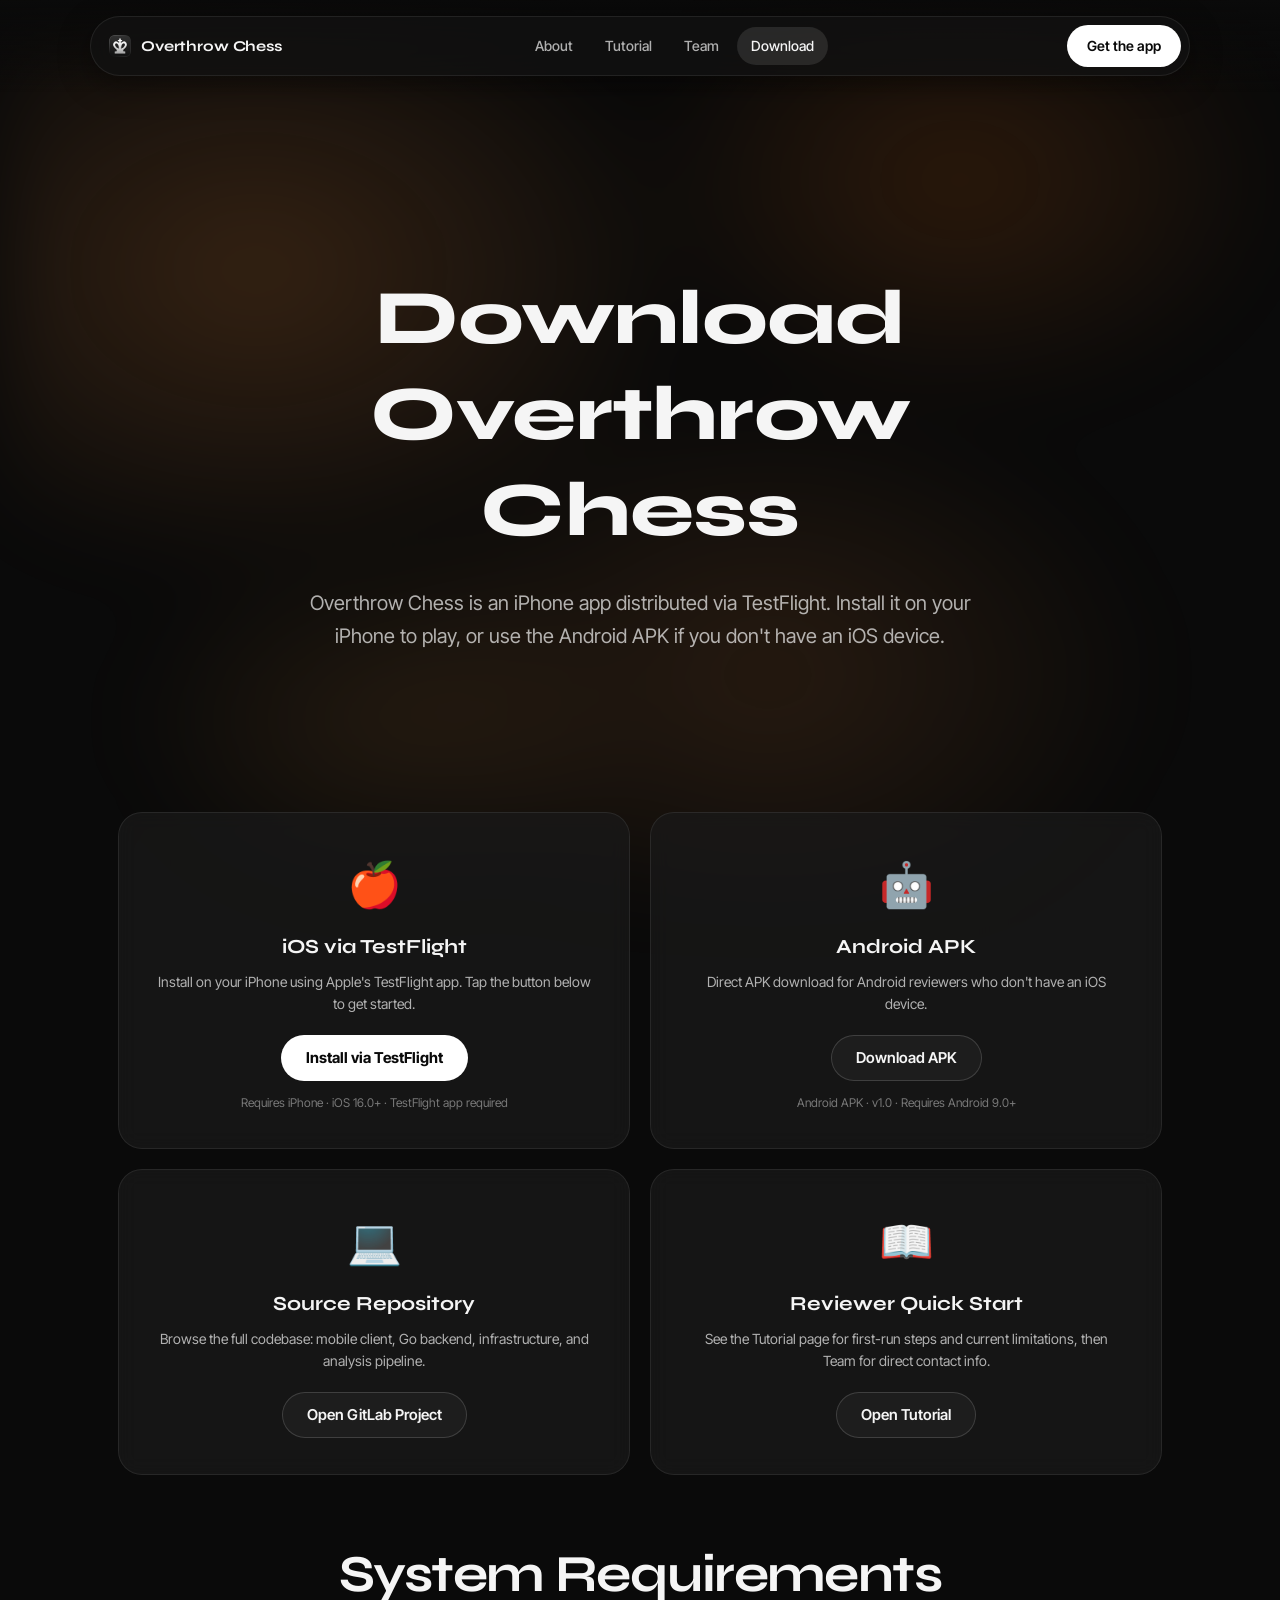
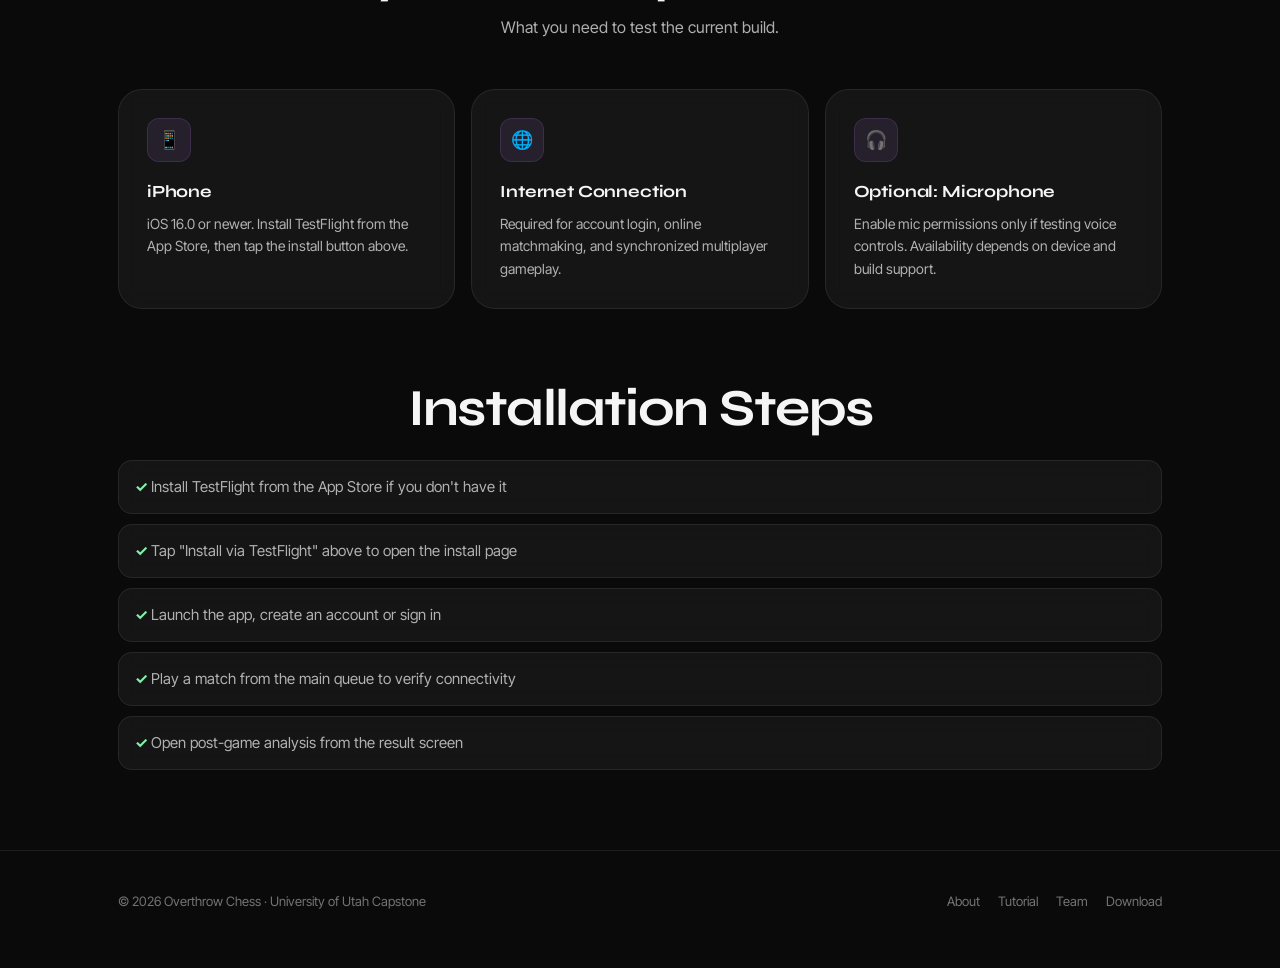
==== download.html @ bdaa1aba "init commit" ====
<!DOCTYPE html>
<html lang="en">
<head>
  <meta charset="UTF-8" />
  <meta name="viewport" content="width=device-width, initial-scale=1.0" />
  <title>Overthrow Chess: Download</title>
  <meta name="description" content="Download the Overthrow Chess Android APK and access project resources for Demo Day review." />
  <link rel="icon" type="image/png" href="assets/appicon.png" />
  <link rel="stylesheet" href="styles.css?v=2" />
</head>
<body>
  <header class="nav">
    <div class="container nav-inner">
      <a class="brand" href="index.html" aria-label="Overthrow Chess home">
        <img src="assets/appicon.png" alt="" width="22" height="22" />
        <span>Overthrow Chess</span>
      </a>
      <button class="nav-toggle" aria-label="Toggle menu" onclick="document.querySelector('.nav-links').classList.toggle('open')">☰</button>
      <nav class="nav-links" aria-label="Main navigation">
        <a href="index.html">About</a>
        <a href="tutorial.html">Tutorial</a>
        <a href="team.html">Team</a>
        <a class="active" href="download.html">Download</a>
      </nav>
      <a class="nav-cta" href="#downloads">Get the app</a>
    </div>
  </header>

  <main>
    <section class="hero" style="padding-bottom: 20px;">
      <div class="container">
        <h1 class="display">Download<br /><span class="accent">Overthrow Chess</span></h1>
        <p class="lede">
          Overthrow Chess is an iPhone app distributed via TestFlight. Install it on your iPhone
          to play, or use the Android APK if you don't have an iOS device.
        </p>
      </div>
    </section>

    <section id="downloads" style="padding-top: 20px;">
      <div class="container">
        <div class="download-grid">
          <article class="dl-card">
            <div class="platform-icon">🍎</div>
            <h3>iOS via TestFlight</h3>
            <p>Install on your iPhone using Apple's TestFlight app. Tap the button below to get started.</p>
            <a class="btn primary" href="#" onclick="return false;">Install via TestFlight</a>
            <div class="meta">Requires iPhone · iOS 16.0+ · TestFlight app required</div>
          </article>

          <article class="dl-card">
            <div class="platform-icon">🤖</div>
            <h3>Android APK</h3>
            <p>Direct APK download for Android reviewers who don't have an iOS device.</p>
            <a class="btn" href="../frontend/android-builds/overthrowchess.apk" download>Download APK</a>
            <div class="meta">Android APK · v1.0 · Requires Android 9.0+</div>
          </article>
        </div>

        <div class="download-grid" style="margin-top: 20px;">
          <article class="dl-card">
            <div class="platform-icon">💻</div>
            <h3>Source Repository</h3>
            <p>Browse the full codebase: mobile client, Go backend, infrastructure, and analysis pipeline.</p>
            <a class="btn" href="https://capstone.cs.utah.edu/overthrowchess/overthrowchess.git" target="_blank" rel="noreferrer">Open GitLab Project</a>
          </article>

          <article class="dl-card">
            <div class="platform-icon">📖</div>
            <h3>Reviewer Quick Start</h3>
            <p>See the Tutorial page for first-run steps and current limitations, then Team for direct contact info.</p>
            <a class="btn" href="tutorial.html">Open Tutorial</a>
          </article>
        </div>

        <div class="section-head" style="margin-top: 72px;">
          <h2>System Requirements</h2>
          <p>What you need to test the current build.</p>
        </div>

        <div class="features">
          <article class="feature">
            <div class="icon">📱</div>
            <h3>iPhone</h3>
            <p>iOS 16.0 or newer. Install TestFlight from the App Store, then tap the install button above.</p>
          </article>
          <article class="feature">
            <div class="icon">🌐</div>
            <h3>Internet Connection</h3>
            <p>Required for account login, online matchmaking, and synchronized multiplayer gameplay.</p>
          </article>
          <article class="feature">
            <div class="icon">🎧</div>
            <h3>Optional: Microphone</h3>
            <p>Enable mic permissions only if testing voice controls. Availability depends on device and build support.</p>
          </article>
        </div>

        <div class="section-head" style="margin-top: 72px; margin-bottom: 24px;">
          <h2>Installation Steps</h2>
        </div>
        <ul class="checklist">
          <li>Install TestFlight from the App Store if you don't have it</li>
          <li>Tap "Install via TestFlight" above to open the install page</li>
          <li>Launch the app, create an account or sign in</li>
          <li>Play a match from the main queue to verify connectivity</li>
          <li>Open post-game analysis from the result screen</li>
        </ul>
      </div>
    </section>
  </main>

  <footer>
    <div class="container footer-inner">
      <div>&copy; 2026 Overthrow Chess · University of Utah Capstone</div>
      <div class="links">
        <a href="index.html">About</a>
        <a href="tutorial.html">Tutorial</a>
        <a href="team.html">Team</a>
        <a href="download.html">Download</a>
      </div>
    </div>
  </footer>
</body>
</html>
---- styles.css ----
@import url("https://fonts.googleapis.com/css2?family=DM+Sans:ital,opsz,wght@0,9..40,400;0,9..40,500;0,9..40,600;0,9..40,700;0,9..40,800;1,9..40,400&family=Syne:wght@400;500;600;700;800&family=Inter+Tight:ital,wght@0,400;0,500;0,600;0,700;0,800;1,400&display=swap");

/* ========================================
   Overthrow Chess — LookAway-Inspired Theme
   ======================================== */

:root {
  --bg: #0a0a0a;
  --bg-elev: #1a1a1a;
  --bg-card: rgba(26, 26, 26, 0.7);
  --surface: rgba(30, 30, 30, 0.6);
  --border: rgba(255, 255, 255, 0.08);
  --border-hover: rgba(255, 255, 255, 0.15);
  --text: #f5f5f5;
  --text-dim: rgba(245, 245, 245, 0.7);
  --text-faint: rgba(245, 245, 245, 0.45);
  --accent: #c084fc;        /* purple */
  --accent-warm: #fb923c;   /* orange */
  --accent-teal: #5eead4;   /* teal */
  --ok: #86efac;
  --radius: 16px;
  --radius-lg: 24px;
  --maxw: 1100px;
  --font-display: "Syne", "Avenir Next", sans-serif;
  --font-body: "Inter Tight", "Avenir Next", system-ui, sans-serif;
}

*, *::before, *::after { box-sizing: border-box; }

html { scroll-behavior: smooth; }

body {
  margin: 0;
  padding: 0;
  background: var(--bg);
  color: var(--text);
  font-family: var(--font-body);
  font-size: 16px;
  line-height: 1.6;
  -webkit-font-smoothing: antialiased;
  text-rendering: optimizeLegibility;
  overflow-x: hidden;
  position: relative;
  min-height: 100vh;
}

/* ---------- Atmospheric gradient blobs ---------- */
body::before {
  content: "";
  position: fixed;
  inset: 0;
  pointer-events: none;
  z-index: -1;
  background:
    radial-gradient(50% 50% at 20% 30%, rgba(251, 146, 60, 0.18), transparent 70%),
    radial-gradient(40% 40% at 75% 20%, rgba(255, 120, 20, 0.14), transparent 65%),
    radial-gradient(45% 45% at 60% 75%, rgba(251, 146, 60, 0.12), transparent 70%),
    radial-gradient(35% 35% at 30% 80%, rgba(255, 160, 60, 0.10), transparent 60%);
  filter: blur(40px);
  animation: blobDrift 25s ease-in-out infinite alternate;
}

a { color: inherit; text-decoration: none; }
img { max-width: 100%; display: block; }

code {
  font-family: "SF Mono", Menlo, Consolas, monospace;
  font-size: 0.9em;
  color: var(--accent-teal);
}

.container {
  width: 100%;
  max-width: var(--maxw);
  margin: 0 auto;
  padding: 0 28px;
}

/* ========================================
   Navigation — pill-shaped floating bar
   ======================================== */
.nav {
  position: sticky;
  top: 0;
  z-index: 100;
  padding: 16px 0;
  background: linear-gradient(to bottom, rgba(10, 10, 10, 0.9), transparent);
}

.nav-inner {
  display: flex;
  align-items: center;
  justify-content: space-between;
  gap: 16px;
  min-height: 60px;
  border: 1px solid var(--border);
  border-radius: 999px;
  background: rgba(18, 18, 18, 0.75);
  backdrop-filter: blur(20px) saturate(140%);
  -webkit-backdrop-filter: blur(20px) saturate(140%);
  box-shadow: 0 8px 32px rgba(0, 0, 0, 0.4);
  padding: 6px 8px 6px 18px;
}

.brand {
  display: flex;
  align-items: center;
  gap: 10px;
  font-family: var(--font-display);
  font-weight: 700;
  font-size: 15px;
  letter-spacing: -0.01em;
  color: var(--text);
  white-space: nowrap;
}

.brand img {
  width: 22px;
  height: 22px;
  border-radius: 5px;
}

.nav-links {
  display: flex;
  align-items: center;
  gap: 4px;
}

.nav-links a {
  padding: 8px 14px;
  border-radius: 999px;
  font-size: 14px;
  font-weight: 500;
  color: var(--text-dim);
  transition: color 0.2s, background 0.2s;
}

.nav-links a:hover {
  color: var(--text);
  background: rgba(255, 255, 255, 0.06);
}

.nav-links a.active {
  color: var(--text);
  background: rgba(255, 255, 255, 0.1);
}

.nav-cta {
  display: inline-flex;
  align-items: center;
  padding: 10px 20px;
  border-radius: 999px;
  background: #ffffff;
  color: #0a0a0a;
  font-size: 14px;
  font-weight: 600;
  white-space: nowrap;
  transition: transform 0.2s, box-shadow 0.2s;
}

.nav-cta:hover {
  transform: translateY(-1px);
  box-shadow: 0 4px 16px rgba(255, 255, 255, 0.15);
}

/* Mobile hamburger */
.nav-toggle {
  display: none;
  background: none;
  border: none;
  color: var(--text);
  font-size: 22px;
  cursor: pointer;
  padding: 8px;
  line-height: 1;
}

/* ========================================
   Hero
   ======================================== */
.hero-icon {
  display: block;
  margin: 0 auto 24px;
  width: 92px;
  height: 92px;
  border-radius: 0;
  box-shadow: 0 8px 24px rgba(0, 0, 0, 0.4);
}

.hero {
  min-height: calc(100svh - 200px);
  display: flex;
  align-items: center;
  padding: 60px 0;
  text-align: center;
  position: relative;
}

.hero .container {
  position: relative;
  max-width: 860px;
}

.eyebrow {
  display: inline-flex;
  align-items: center;
  gap: 8px;
  padding: 7px 14px;
  border: 1px solid var(--border-hover);
  border-radius: 999px;
  font-size: 12px;
  font-weight: 600;
  letter-spacing: 0.06em;
  text-transform: uppercase;
  color: var(--text-dim);
  margin-bottom: 24px;
  backdrop-filter: blur(6px);
}

.eyebrow .dot {
  width: 7px;
  height: 7px;
  border-radius: 50%;
  background: var(--accent);
  box-shadow: 0 0 0 4px rgba(192, 132, 252, 0.2);
}

h1.display {
  font-family: var(--font-display);
  font-size: clamp(36px, 6vw, 80px);
  line-height: 1.25;
  letter-spacing: -0.01em;
  font-weight: 750;
  margin: 0;
  text-wrap: balance;
}

h1.display .accent {
  color: inherit;
}

.lede {
  margin: 28px auto 0;
  max-width: 680px;
  color: var(--text-dim);
  font-size: clamp(16px, 1.8vw, 20px);
  line-height: 1.65;
}

.lede strong {
  color: var(--text);
  font-weight: 600;
}

.hero-cta {
  margin-top: 36px;
  display: flex;
  gap: 12px;
  justify-content: center;
  flex-wrap: wrap;
}

/* Hero entrance */
.hero .eyebrow,
.hero .display,
.hero .lede,
.hero .hero-cta {
  opacity: 0;
  animation: riseFade 0.7s ease forwards;
}
.hero .display { animation-delay: 0.08s; }
.hero .lede { animation-delay: 0.16s; }
.hero .hero-cta { animation-delay: 0.24s; }

/* ========================================
   Buttons
   ======================================== */
.btn {
  display: inline-flex;
  align-items: center;
  gap: 8px;
  padding: 10px 24px;
  border-radius: 999px;
  font-size: 15px;
  font-weight: 600;
  border: 1px solid var(--border-hover);
  color: var(--text);
  background: rgba(255, 255, 255, 0.04);
  transition: transform 0.2s, background 0.2s, border-color 0.2s;
  font-family: var(--font-body);
  cursor: pointer;
}

.btn:hover {
  transform: translateY(-1px);
  background: rgba(255, 255, 255, 0.08);
  border-color: rgba(255, 255, 255, 0.2);
}

.btn.primary {
  background: #ffffff;
  color: #0a0a0a;
  border-color: transparent;
  font-weight: 700;
}

.btn.primary:hover {
  box-shadow: 0 4px 20px rgba(255, 255, 255, 0.15);
}

/* ========================================
   Sections
   ======================================== */
section {
  padding: 80px 0;
  position: relative;
}

.section-head {
  text-align: center;
  margin-bottom: 48px;
}

.section-head h2 {
  font-family: var(--font-display);
  font-size: clamp(28px, 4.5vw, 52px);
  letter-spacing: -0.03em;
  line-height: 1.05;
  margin: 0 0 14px;
  font-weight: 700;
  text-wrap: balance;
}

.section-head p {
  margin: 0 auto;
  max-width: 680px;
  color: var(--text-dim);
  font-size: 16px;
}

.prose {
  max-width: 820px;
  margin: 0 auto;
  color: var(--text-dim);
  font-size: 16px;
}

.prose p { margin: 0 0 16px; }

/* ========================================
   Card surfaces
   ======================================== */
.card {
  background: var(--bg-card);
  border: 1px solid var(--border);
  border-radius: var(--radius-lg);
  backdrop-filter: blur(10px);
  -webkit-backdrop-filter: blur(10px);
  transition: border-color 0.2s, transform 0.2s;
}

.card:hover {
  border-color: var(--border-hover);
}

.info-card,
.diagram-card,
.feature,
.shot-card,
.team-row,
.dl-card,
.accordion-item {
  background: var(--bg-card);
  border: 1px solid var(--border);
  backdrop-filter: blur(10px);
  -webkit-backdrop-filter: blur(10px);
}

/* ========================================
   Info / Problem-Solution cards
   ======================================== */
.intro-grid {
  margin-top: 32px;
  display: grid;
  grid-template-columns: 1fr 1fr;
  gap: 20px;
}

.info-card {
  border-radius: var(--radius-lg);
  padding: 28px;
}

.info-card h3 {
  font-family: var(--font-display);
  margin: 0 0 10px;
  font-size: 20px;
  font-weight: 700;
  letter-spacing: -0.01em;
}

.info-card p {
  color: var(--text-dim);
  margin: 0;
  font-size: 15px;
}

/* ========================================
   Architecture diagram
   ======================================== */
.diagram-card {
  margin-top: 24px;
  border-radius: var(--radius-lg);
  padding: 20px;
}

.diagram-card img {
  width: 100%;
  border-radius: 14px;
}

.caption {
  margin-top: 10px;
  color: var(--text-faint);
  font-size: 13px;
}

/* ========================================
   Checklist
   ======================================== */
.checklist {
  margin: 20px 0 0;
  padding: 0;
  list-style: none;
  display: grid;
  gap: 10px;
}

.checklist li {
  background: var(--bg-card);
  border: 1px solid var(--border);
  border-radius: 14px;
  padding: 14px 16px;
  color: var(--text-dim);
  font-size: 15px;
  backdrop-filter: blur(10px);
}

.checklist li::before {
  content: "✓ ";
  color: var(--ok);
  font-weight: 700;
}

/* ========================================
   Feature grid
   ======================================== */
.features {
  display: grid;
  grid-template-columns: repeat(3, 1fr);
  gap: 16px;
}

.feature {
  border-radius: var(--radius-lg);
  padding: 28px;
  transition: border-color 0.2s, transform 0.2s;
}

.feature:hover {
  border-color: var(--border-hover);
  transform: translateY(-2px);
}

.feature .icon {
  width: 44px;
  height: 44px;
  border-radius: 12px;
  background: rgba(192, 132, 252, 0.1);
  border: 1px solid rgba(192, 132, 252, 0.15);
  color: var(--accent);
  display: grid;
  place-items: center;
  font-size: 18px;
  margin-bottom: 16px;
}

.feature h3 {
  font-family: var(--font-display);
  margin: 0 0 8px;
  font-size: 17px;
  font-weight: 700;
  letter-spacing: -0.01em;
}

.feature p {
  margin: 0;
  color: var(--text-dim);
  font-size: 14px;
}

/* ========================================
   Screenshot grid
   ======================================== */
.screenshot-grid {
  display: grid;
  grid-template-columns: repeat(3, 1fr);
  gap: 16px;
}

.shot-card {
  border-radius: var(--radius);
  padding: 12px;
}

.shot-card img {
  border-radius: 12px;
  width: 100%;
}

.shot-card h3 {
  font-family: var(--font-display);
  margin: 10px 4px 4px;
  font-size: 14px;
  font-weight: 600;
  color: var(--text);
}

.shot-card p {
  margin: 0 4px 4px;
  color: var(--text-faint);
  font-size: 12px;
  line-height: 1.45;
}

/* ========================================
   Tech stack chips
   ======================================== */
.tech {
  display: flex;
  flex-wrap: wrap;
  justify-content: center;
  gap: 10px;
  margin-top: 24px;
}

.chip {
  border: 1px solid var(--border-hover);
  background: rgba(255, 255, 255, 0.04);
  color: var(--text-dim);
  padding: 8px 14px;
  border-radius: 999px;
  font-size: 13px;
  font-weight: 500;
}

/* ========================================
   Team members
   ======================================== */
.team-row {
  display: grid;
  grid-template-columns: 180px 1fr;
  gap: 32px;
  align-items: center;
  border-radius: var(--radius-lg);
  padding: 32px;
  margin-bottom: 20px;
}

.team-row.reverse {
  grid-template-columns: 1fr 180px;
}

.team-row.reverse .headshot {
  order: 2;
}

.headshot {
  width: 180px;
  height: 180px;
  border-radius: 20px;
  border: 1px solid var(--border-hover);
  object-fit: cover;
  background: var(--bg-elev);
}

.team-row h3 {
  font-family: var(--font-display);
  margin: 0 0 4px;
  font-size: 22px;
  font-weight: 700;
  letter-spacing: -0.01em;
}

.team-row .role {
  color: var(--accent);
  font-size: 13px;
  text-transform: uppercase;
  letter-spacing: 0.06em;
  font-weight: 600;
  margin-bottom: 12px;
}

.team-row .bio {
  color: var(--text-dim);
  font-size: 15px;
  margin: 0 0 16px;
  line-height: 1.65;
}

.team-row .contact-links {
  display: flex;
  gap: 10px;
  flex-wrap: wrap;
}

.team-row .contact-links a {
  padding: 8px 14px;
  border: 1px solid var(--border-hover);
  border-radius: 999px;
  font-size: 13px;
  font-weight: 500;
  color: var(--text);
  background: rgba(255, 255, 255, 0.04);
  transition: background 0.2s;
}

.team-row .contact-links a:hover {
  background: rgba(255, 255, 255, 0.08);
}

/* ========================================
   Download page
   ======================================== */
.download-grid {
  display: grid;
  grid-template-columns: 1fr 1fr;
  gap: 20px;
}

.dl-card {
  border-radius: var(--radius-lg);
  padding: 36px;
  text-align: center;
  transition: transform 0.2s, border-color 0.2s;
}

.dl-card:hover {
  transform: translateY(-2px);
  border-color: var(--border-hover);
}

.dl-card .platform-icon {
  font-size: 44px;
  margin-bottom: 12px;
}

.dl-card h3 {
  font-family: var(--font-display);
  margin: 0 0 8px;
  font-size: 20px;
  font-weight: 700;
}

.dl-card p {
  color: var(--text-dim);
  font-size: 14px;
  margin: 0 0 20px;
  line-height: 1.55;
}

.meta {
  margin-top: 12px;
  color: var(--text-faint);
  font-size: 12px;
}

/* ========================================
   Accordion (Tutorial)
   ======================================== */
.accordion {
  display: grid;
  gap: 12px;
}

.accordion-item {
  border-radius: var(--radius-lg);
  overflow: hidden;
  transition: border-color 0.2s;
}

.accordion-item:hover,
.accordion-item.open {
  border-color: var(--border-hover);
}

.accordion-trigger {
  width: 100%;
  display: flex;
  align-items: center;
  gap: 16px;
  padding: 22px 24px;
  background: none;
  border: none;
  color: var(--text);
  font-family: var(--font-display);
  font-size: 17px;
  font-weight: 700;
  cursor: pointer;
  text-align: left;
  line-height: 1.3;
}

.accordion-trigger .step-num {
  flex-shrink: 0;
  width: 40px;
  height: 40px;
  border-radius: 12px;
  background: rgba(192, 132, 252, 0.1);
  border: 1px solid rgba(192, 132, 252, 0.15);
  color: var(--accent);
  display: grid;
  place-items: center;
  font-size: 16px;
  font-weight: 700;
}

.accordion-trigger .chevron {
  margin-left: auto;
  flex-shrink: 0;
  width: 20px;
  height: 20px;
  color: var(--text-faint);
  transition: transform 0.25s ease;
}

.accordion-item.open .accordion-trigger .chevron {
  transform: rotate(180deg);
}

.accordion-body {
  max-height: 0;
  overflow: hidden;
  transition: max-height 0.3s ease;
}

.accordion-item.open .accordion-body {
  max-height: 300px;
}

.accordion-content {
  padding: 0 24px 22px 80px;
  color: var(--text-dim);
  font-size: 15px;
  line-height: 1.65;
}

/* ========================================
   Limitations callout
   ======================================== */
.callout {
  background: rgba(251, 146, 60, 0.06);
  border: 1px solid rgba(251, 146, 60, 0.15);
  border-radius: var(--radius-lg);
  padding: 24px 28px;
  margin-top: 16px;
}

.callout h3 {
  font-family: var(--font-display);
  font-size: 18px;
  font-weight: 700;
  margin: 0 0 12px;
  color: var(--accent-warm);
}

.callout ul {
  margin: 0;
  padding: 0 0 0 20px;
  color: var(--text-dim);
  font-size: 14px;
  line-height: 1.7;
}

/* ========================================
   Footer
   ======================================== */
footer {
  border-top: 1px solid var(--border);
  padding: 40px 0 56px;
  color: var(--text-faint);
  font-size: 13px;
}

.footer-inner {
  display: flex;
  justify-content: space-between;
  align-items: center;
  flex-wrap: wrap;
  gap: 16px;
}

.footer-inner .links {
  display: flex;
  gap: 18px;
}

.footer-inner .links a {
  transition: color 0.2s;
}

.footer-inner .links a:hover {
  color: var(--text);
}

/* ========================================
   Animations
   ======================================== */
@keyframes blobDrift {
  0%   { transform: translate3d(0, 0, 0) scale(1); }
  50%  { transform: translate3d(-2%, 3%, 0) scale(1.05); }
  100% { transform: translate3d(2%, -2%, 0) scale(1.02); }
}

@keyframes riseFade {
  from { opacity: 0; transform: translateY(14px); }
  to   { opacity: 1; transform: translateY(0); }
}

/* ========================================
   Responsive
   ======================================== */
@media (max-width: 1024px) {
  .nav-inner { gap: 8px; }
  .nav-links a { padding-inline: 10px; }
}

@media (max-width: 900px) {
  .nav-links { display: none; }
  .nav-toggle { display: block; }

  .nav-links.open {
    display: flex;
    flex-direction: column;
    position: absolute;
    top: 72px;
    left: 16px;
    right: 16px;
    background: rgba(18, 18, 18, 0.95);
    backdrop-filter: blur(20px);
    border: 1px solid var(--border);
    border-radius: var(--radius-lg);
    padding: 12px;
    gap: 4px;
    box-shadow: 0 16px 40px rgba(0, 0, 0, 0.5);
  }

  .nav-links.open a {
    padding: 12px 16px;
    font-size: 15px;
  }

  .features { grid-template-columns: 1fr 1fr; }
  .screenshot-grid { grid-template-columns: 1fr 1fr; }
  .intro-grid { grid-template-columns: 1fr; }
  .download-grid { grid-template-columns: 1fr; }

  .hero { padding: 60px 0 40px; }

  .team-row,
  .team-row.reverse {
    grid-template-columns: 1fr;
    text-align: center;
    justify-items: center;
  }

  .team-row.reverse .headshot { order: 0; }
  .headshot { margin: 0 auto; }
  .team-row .contact-links { justify-content: center; }

  section { padding: 60px 0; }

  .accordion-content { padding-left: 24px; }
}

@media (max-width: 620px) {
  .container { padding: 0 16px; }

  .brand span { display: none; }
  .nav-cta { padding: 9px 14px; font-size: 13px; }

  .features { grid-template-columns: 1fr; }
  .screenshot-grid { grid-template-columns: 1fr; }

  .hero { padding: 40px 0 32px; }
  .lede { font-size: 15px; }

  h1.display { font-size: clamp(36px, 9vw, 52px); }

  .accordion-trigger { padding: 18px 16px; font-size: 15px; gap: 12px; }
  .accordion-trigger .step-num { width: 34px; height: 34px; font-size: 14px; border-radius: 10px; }
  .accordion-content { padding: 0 16px 18px 62px; font-size: 14px; }
}

@media (prefers-reduced-motion: reduce) {
  *, *::before, *::after {
    animation-duration: 0.01ms !important;
    animation-iteration-count: 1 !important;
    transition-duration: 0.01ms !important;
  }
}
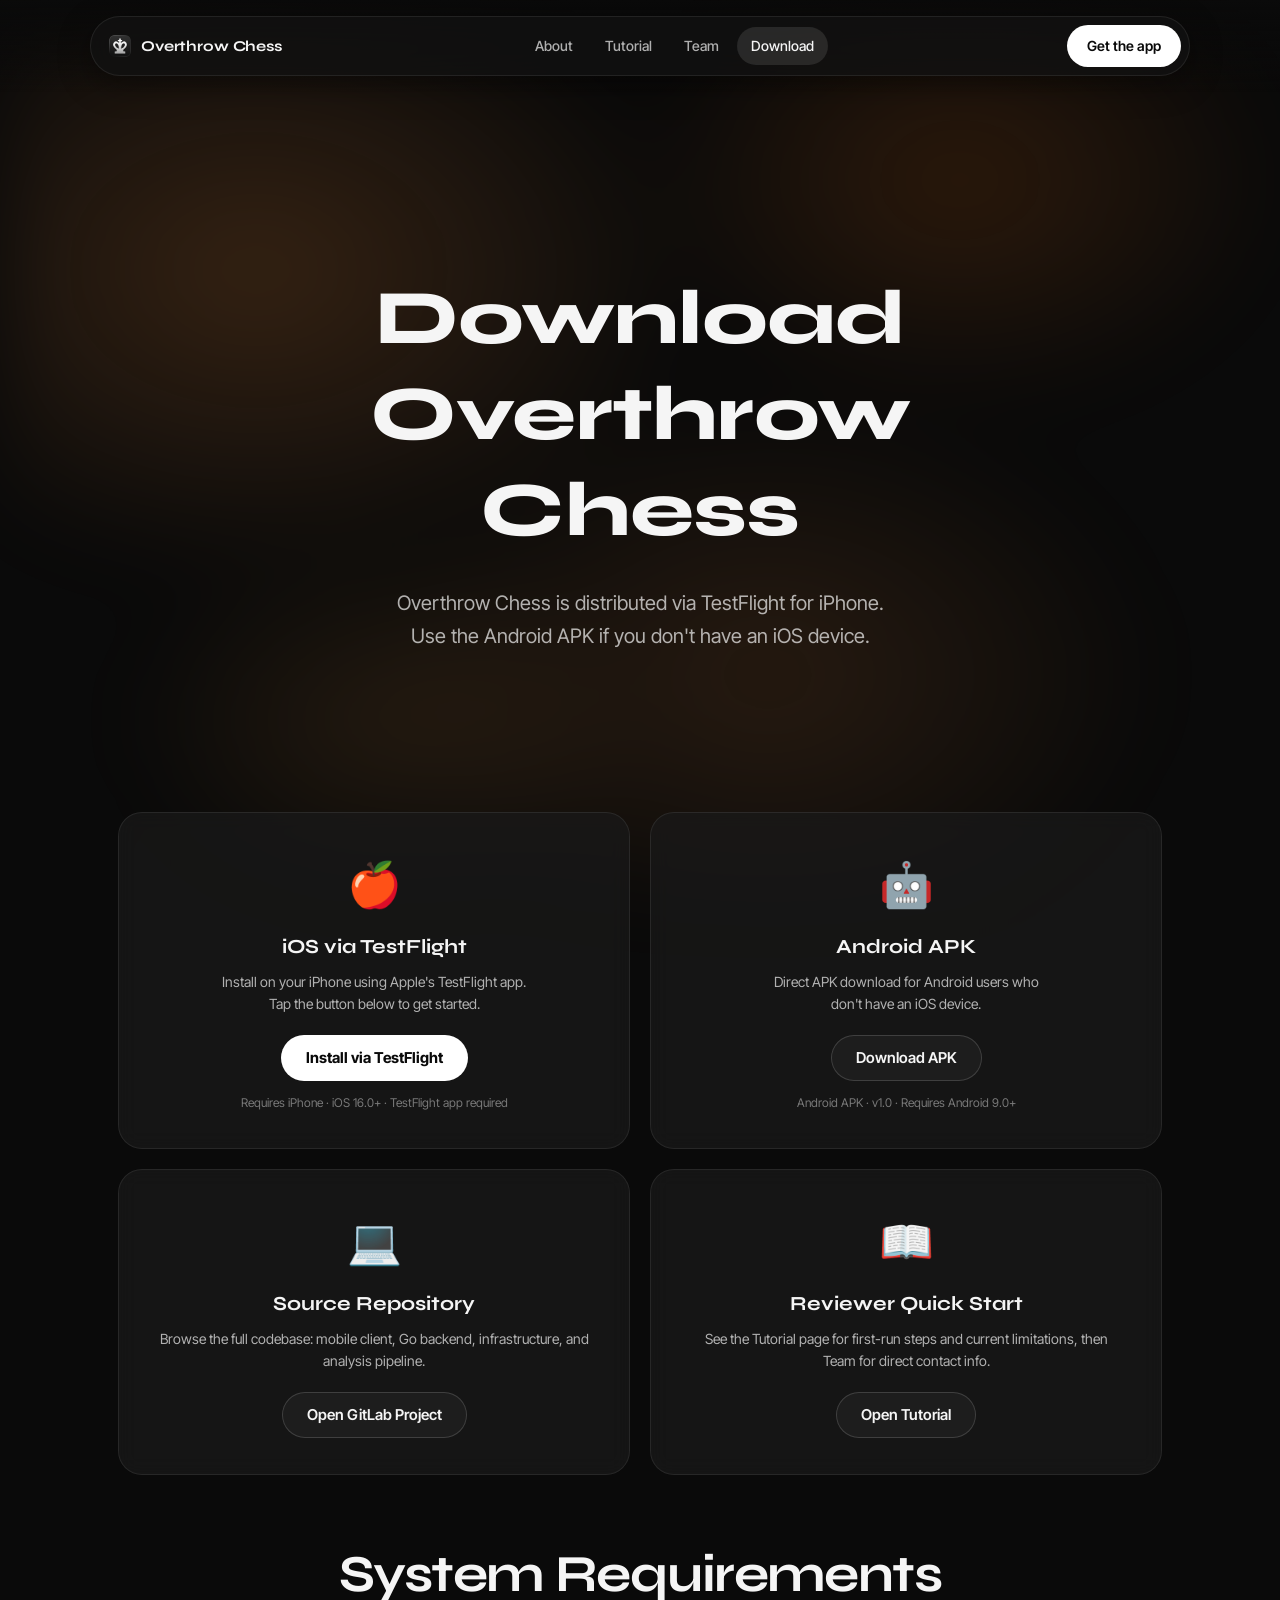
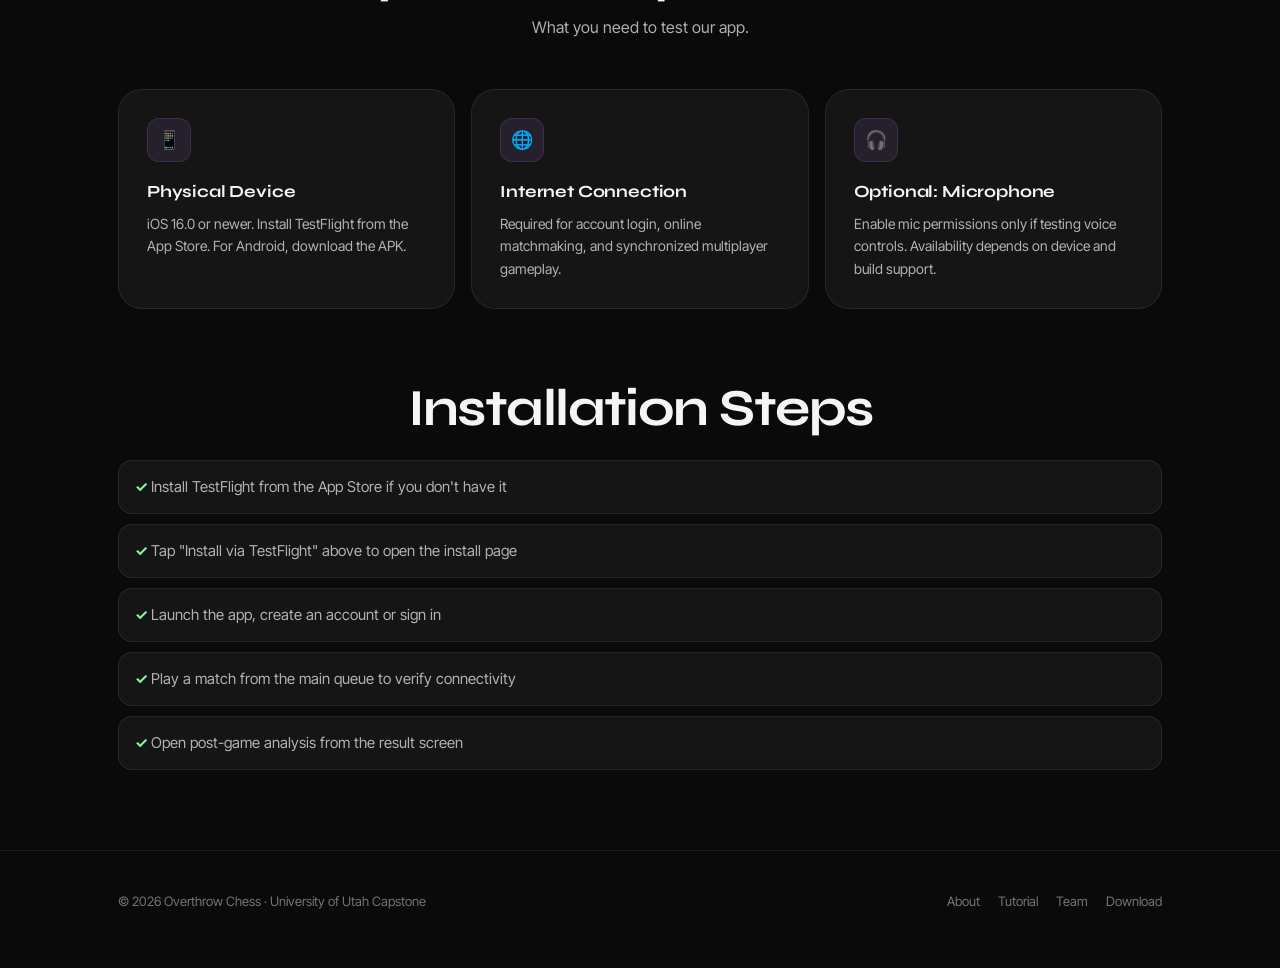
==== commit f0955569: "tweaks" ====
--- a/download.html
+++ b/download.html
@@ -6,7 +6,7 @@
   <title>Overthrow Chess: Download</title>
   <meta name="description" content="Download the Overthrow Chess Android APK and access project resources for Demo Day review." />
   <link rel="icon" type="image/png" href="assets/appicon.png" />
-  <link rel="stylesheet" href="styles.css?v=2" />
+  <link rel="stylesheet" href="styles.css?v=3" />
 </head>
 <body>
   <header class="nav">
@@ -31,8 +31,7 @@
       <div class="container">
         <h1 class="display">Download<br /><span class="accent">Overthrow Chess</span></h1>
         <p class="lede">
-          Overthrow Chess is an iPhone app distributed via TestFlight. Install it on your iPhone
-          to play, or use the Android APK if you don't have an iOS device.
+          Overthrow Chess is distributed via TestFlight for iPhone.<br />Use the Android APK if you don't have an iOS device.
         </p>
       </div>
     </section>
@@ -43,7 +42,7 @@
           <article class="dl-card">
             <div class="platform-icon">🍎</div>
             <h3>iOS via TestFlight</h3>
-            <p>Install on your iPhone using Apple's TestFlight app. Tap the button below to get started.</p>
+            <p>Install on your iPhone using Apple's TestFlight app.<br />Tap the button below to get started.</p>
             <a class="btn primary" href="#" onclick="return false;">Install via TestFlight</a>
             <div class="meta">Requires iPhone · iOS 16.0+ · TestFlight app required</div>
           </article>
@@ -51,7 +50,7 @@
           <article class="dl-card">
             <div class="platform-icon">🤖</div>
             <h3>Android APK</h3>
-            <p>Direct APK download for Android reviewers who don't have an iOS device.</p>
+            <p>Direct APK download for Android users who<br />don't have an iOS device.</p>
             <a class="btn" href="../frontend/android-builds/overthrowchess.apk" download>Download APK</a>
             <div class="meta">Android APK · v1.0 · Requires Android 9.0+</div>
           </article>
@@ -75,14 +74,14 @@
 
         <div class="section-head" style="margin-top: 72px;">
           <h2>System Requirements</h2>
-          <p>What you need to test the current build.</p>
+          <p>What you need to test our app.</p>
         </div>
 
         <div class="features">
           <article class="feature">
             <div class="icon">📱</div>
-            <h3>iPhone</h3>
-            <p>iOS 16.0 or newer. Install TestFlight from the App Store, then tap the install button above.</p>
+            <h3>Physical Device</h3>
+            <p>iOS 16.0 or newer. Install TestFlight from the App Store. For Android, download the APK.</p>
           </article>
           <article class="feature">
             <div class="icon">🌐</div>
--- a/styles.css
+++ b/styles.css
@@ -514,7 +514,7 @@
 }
 
 .shot-card img {
-  border-radius: 12px;
+  border-radius: 28px;
   width: 100%;
 }
 
@@ -541,6 +541,7 @@
   flex-wrap: wrap;
   justify-content: center;
   gap: 10px;
+  row-gap: 4px;
   margin-top: 24px;
 }
 
@@ -552,6 +553,11 @@
   border-radius: 999px;
   font-size: 13px;
   font-weight: 500;
+}
+
+.chip-break {
+  flex-basis: 100%;
+  height: 0;
 }
 
 /* ========================================
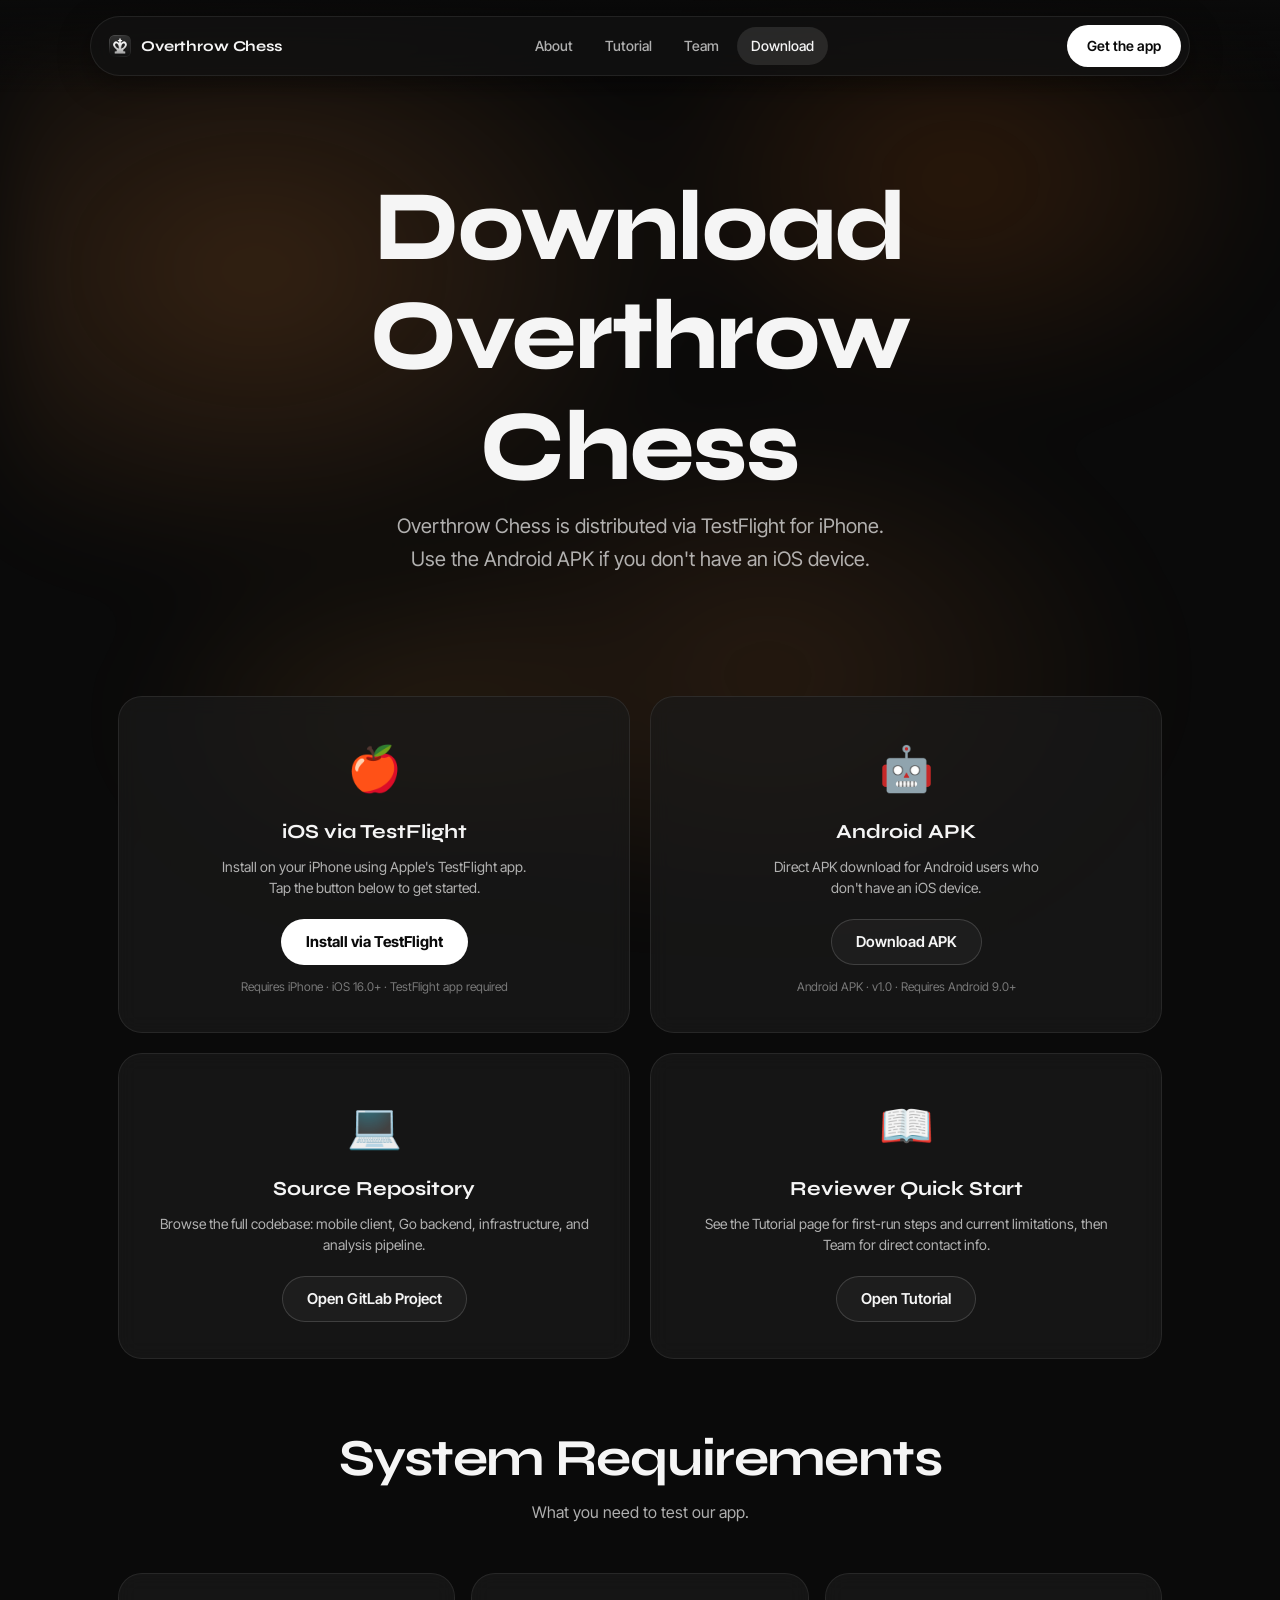
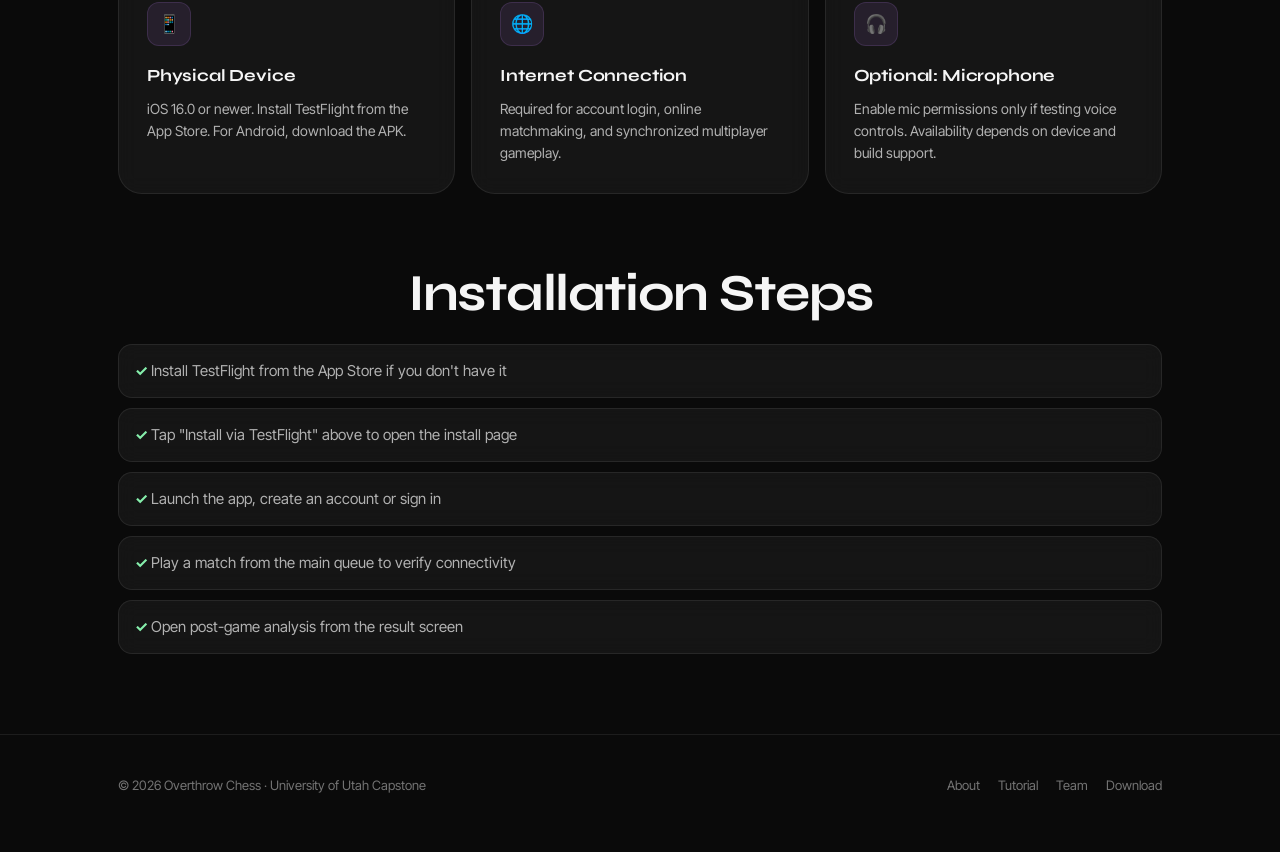
==== commit 98fcf5e6: "Improved spacing for subpages" ====
--- a/download.html
+++ b/download.html
@@ -27,7 +27,7 @@
   </header>
 
   <main>
-    <section class="hero" style="padding-bottom: 20px;">
+    <section class="hero hero-sub">
       <div class="container">
         <h1 class="display">Download<br /><span class="accent">Overthrow Chess</span></h1>
         <p class="lede">
@@ -36,7 +36,7 @@
       </div>
     </section>
 
-    <section id="downloads" style="padding-top: 20px;">
+    <section id="downloads">
       <div class="container">
         <div class="download-grid">
           <article class="dl-card">
--- a/styles.css
+++ b/styles.css
@@ -201,6 +201,16 @@
   max-width: 860px;
 }
 
+/* Shorter hero for subpages (tutorial, download, team) */
+.hero-sub {
+  min-height: auto;
+  padding: 80px 0 40px;
+}
+
+.hero-sub h1.display {
+  margin-bottom: 85px;
+}
+
 .eyebrow {
   display: inline-flex;
   align-items: center;
@@ -228,11 +238,12 @@
 h1.display {
   font-family: var(--font-display);
   font-size: clamp(36px, 6vw, 80px);
-  line-height: 1.25;
+  line-height: 1.1;
   letter-spacing: -0.01em;
   font-weight: 750;
-  margin: 0;
+  margin: 0 0 80px;
   text-wrap: balance;
+  transform-origin: top;
 }
 
 h1.display .accent {
@@ -268,7 +279,7 @@
   opacity: 0;
   animation: riseFade 0.7s ease forwards;
 }
-.hero .display { animation-delay: 0.08s; }
+.hero .display { animation: riseFadeStretch 0.7s ease forwards; animation-delay: 0.08s; }
 .hero .lede { animation-delay: 0.16s; }
 .hero .hero-cta { animation-delay: 0.24s; }
 
@@ -831,6 +842,11 @@
 @keyframes riseFade {
   from { opacity: 0; transform: translateY(14px); }
   to   { opacity: 1; transform: translateY(0); }
+}
+
+@keyframes riseFadeStretch {
+  from { opacity: 0; transform: translateY(14px) scaleY(1); }
+  to   { opacity: 1; transform: translateY(0) scaleY(1.3); }
 }
 
 /* ========================================
@@ -872,6 +888,7 @@
   .download-grid { grid-template-columns: 1fr; }
 
   .hero { padding: 60px 0 40px; }
+  .hero-sub { padding: 60px 0 32px; }
 
   .team-row,
   .team-row.reverse {
@@ -899,6 +916,7 @@
   .screenshot-grid { grid-template-columns: 1fr; }
 
   .hero { padding: 40px 0 32px; }
+  .hero-sub { padding: 40px 0 24px; }
   .lede { font-size: 15px; }
 
   h1.display { font-size: clamp(36px, 9vw, 52px); }
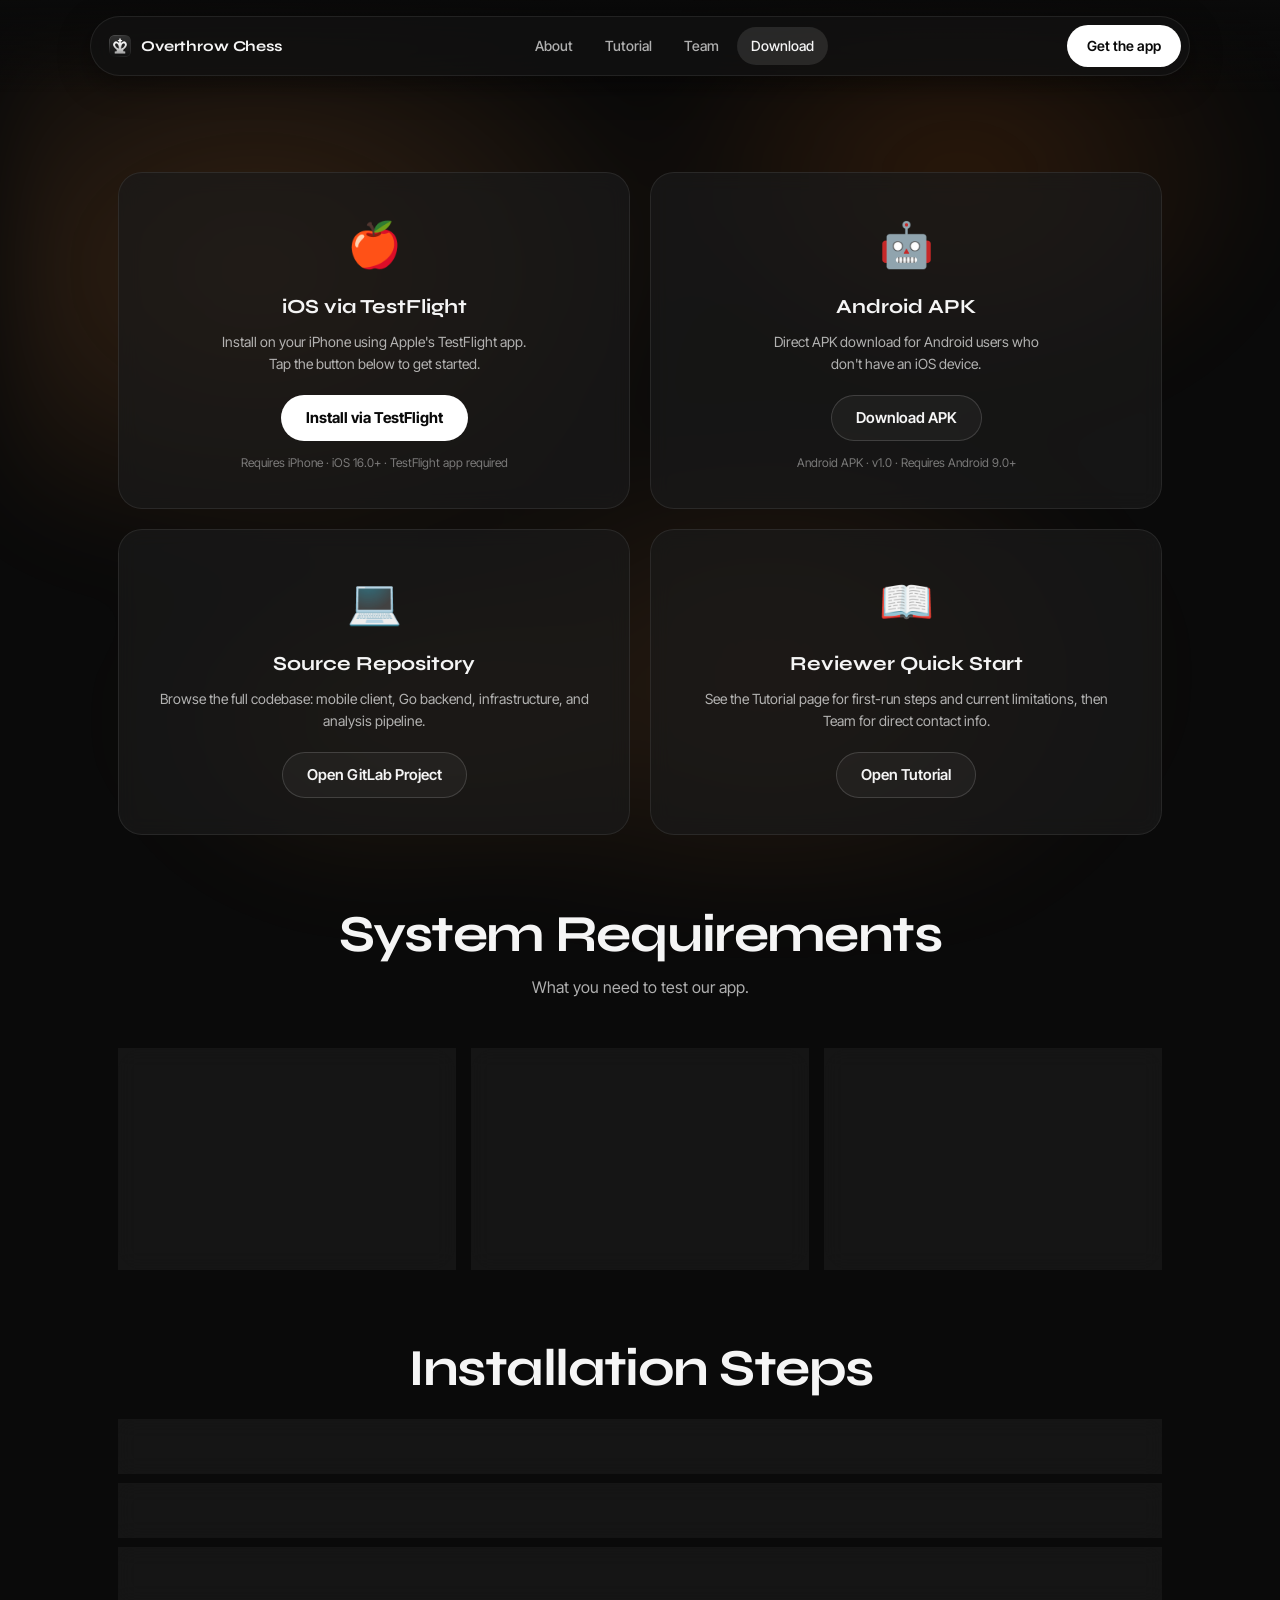
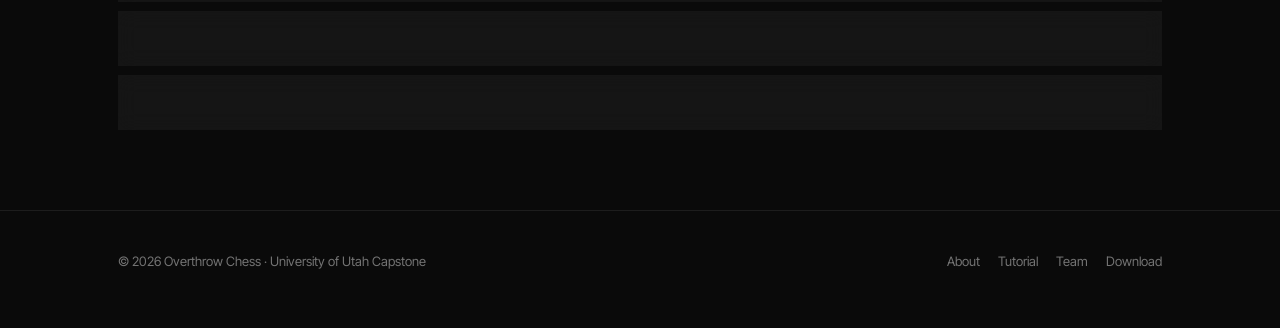
==== commit 67d03cdc: "removed download title section" ====
--- a/download.html
+++ b/download.html
@@ -27,15 +27,6 @@
   </header>
 
   <main>
-    <section class="hero hero-sub">
-      <div class="container">
-        <h1 class="display">Download<br /><span class="accent">Overthrow Chess</span></h1>
-        <p class="lede">
-          Overthrow Chess is distributed via TestFlight for iPhone.<br />Use the Android APK if you don't have an iOS device.
-        </p>
-      </div>
-    </section>
-
     <section id="downloads">
       <div class="container">
         <div class="download-grid">
--- a/styles.css
+++ b/styles.css
@@ -208,7 +208,8 @@
 }
 
 .hero-sub h1.display {
-  margin-bottom: 85px;
+  font-size: clamp(32px, 5vw, 64px);
+  margin-bottom: 70px;
 }
 
 .eyebrow {
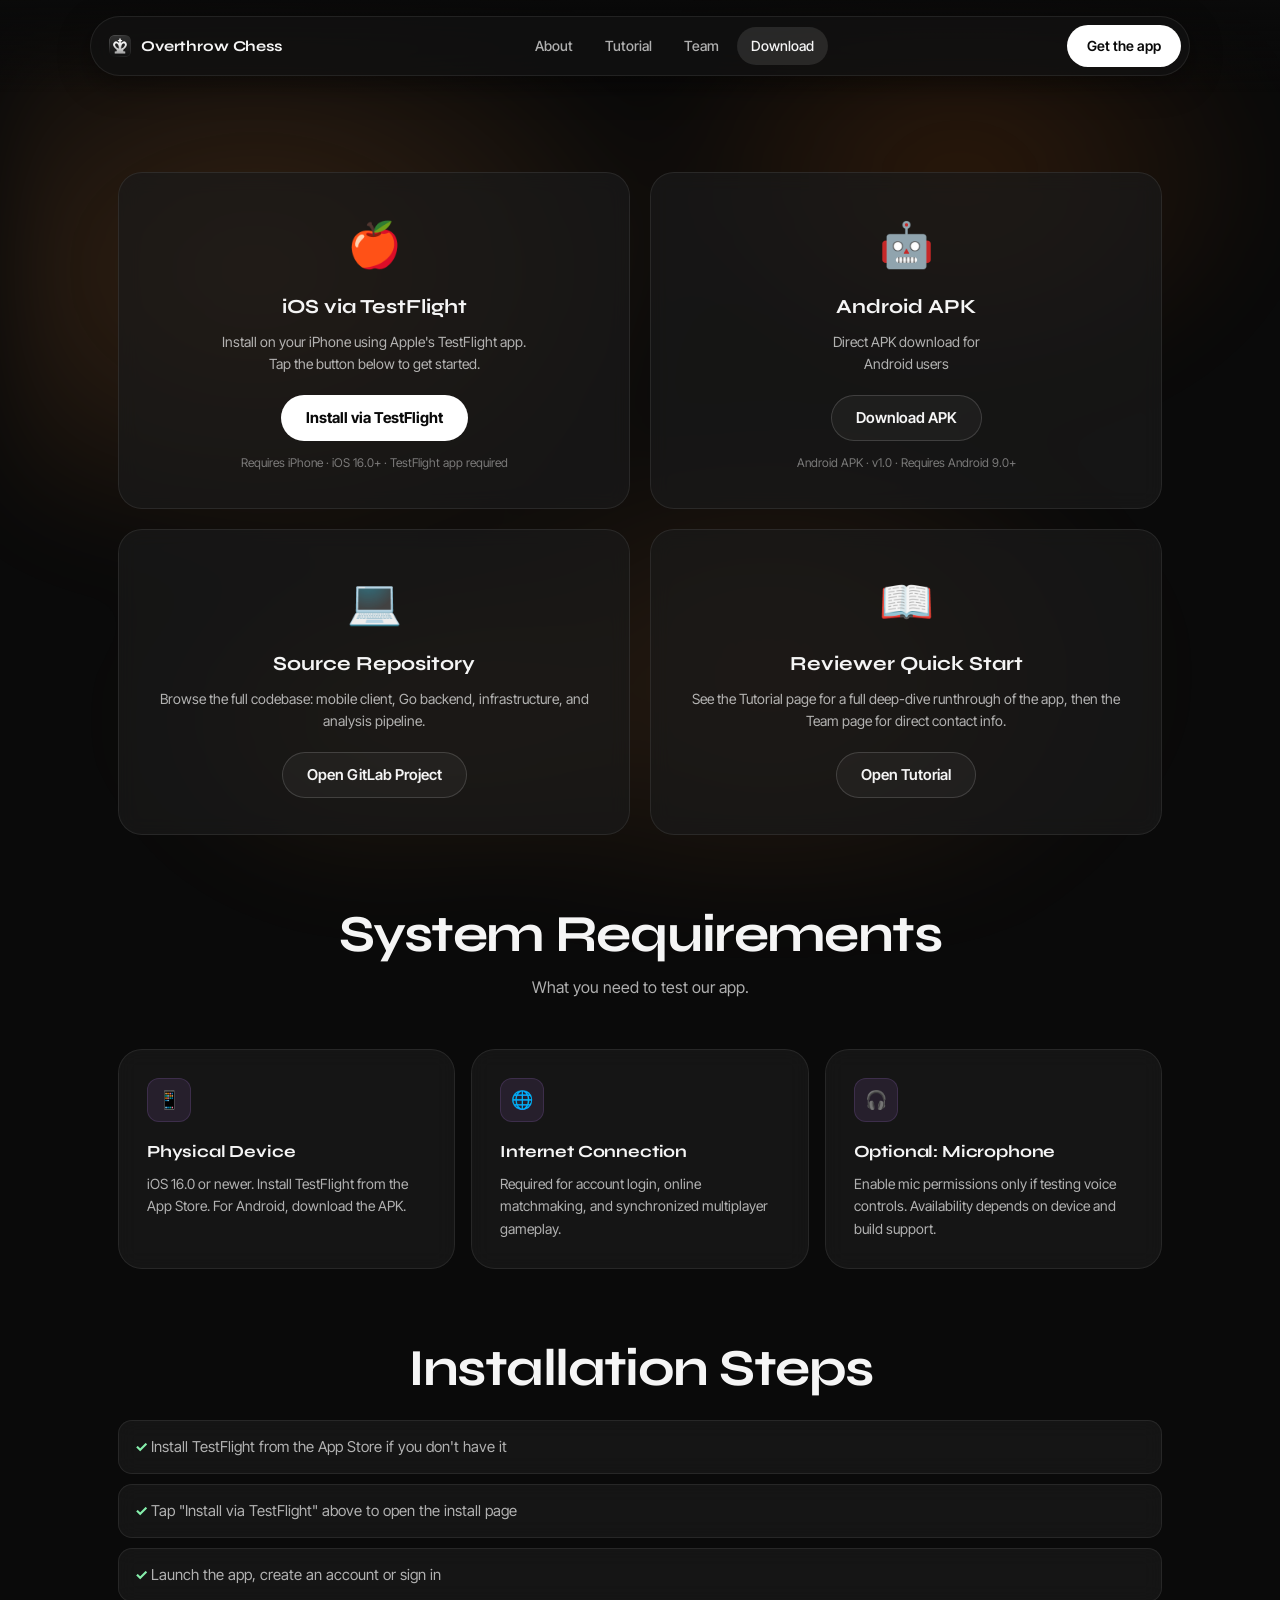
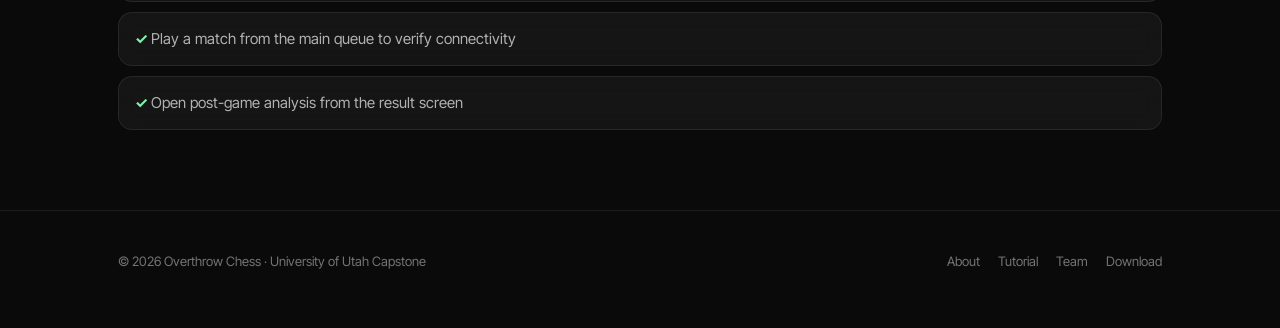
==== commit f125d7ee: "Final stuff" ====
--- a/download.html
+++ b/download.html
@@ -6,7 +6,7 @@
   <title>Overthrow Chess: Download</title>
   <meta name="description" content="Download the Overthrow Chess Android APK and access project resources for Demo Day review." />
   <link rel="icon" type="image/png" href="assets/appicon.png" />
-  <link rel="stylesheet" href="styles.css?v=3" />
+  <link rel="stylesheet" href="styles.css?v=5" />
 </head>
 <body>
   <header class="nav">
@@ -34,14 +34,14 @@
             <div class="platform-icon">🍎</div>
             <h3>iOS via TestFlight</h3>
             <p>Install on your iPhone using Apple's TestFlight app.<br />Tap the button below to get started.</p>
-            <a class="btn primary" href="#" onclick="return false;">Install via TestFlight</a>
+            <a class="btn primary" href="https://testflight.apple.com/join/pjNajY1R" target="_blank" rel="noreferrer">Install via TestFlight</a>
             <div class="meta">Requires iPhone · iOS 16.0+ · TestFlight app required</div>
           </article>
 
           <article class="dl-card">
             <div class="platform-icon">🤖</div>
             <h3>Android APK</h3>
-            <p>Direct APK download for Android users who<br />don't have an iOS device.</p>
+            <p>Direct APK download for <br>Android users</p>
             <a class="btn" href="../frontend/android-builds/overthrowchess.apk" download>Download APK</a>
             <div class="meta">Android APK · v1.0 · Requires Android 9.0+</div>
           </article>
@@ -58,7 +58,7 @@
           <article class="dl-card">
             <div class="platform-icon">📖</div>
             <h3>Reviewer Quick Start</h3>
-            <p>See the Tutorial page for first-run steps and current limitations, then Team for direct contact info.</p>
+            <p>See the Tutorial page for a full deep-dive runthrough of the app, then the Team page for direct contact info.</p>
             <a class="btn" href="tutorial.html">Open Tutorial</a>
           </article>
         </div>
--- a/styles.css
+++ b/styles.css
@@ -21,6 +21,9 @@
   --radius: 16px;
   --radius-lg: 24px;
   --maxw: 1100px;
+  --note-color: #fbbf24;               /* amber — change this one value to retheme every note */
+  --note-bg: rgba(251, 191, 36, 0.05);
+  --note-border: rgba(251, 191, 36, 0.30);
   --font-display: "Syne", "Avenir Next", sans-serif;
   --font-body: "Inter Tight", "Avenir Next", system-ui, sans-serif;
 }
@@ -163,16 +166,9 @@
   box-shadow: 0 4px 16px rgba(255, 255, 255, 0.15);
 }
 
-/* Mobile hamburger */
+/* Mobile hamburger — hidden, links shown inline instead */
 .nav-toggle {
   display: none;
-  background: none;
-  border: none;
-  color: var(--text);
-  font-size: 22px;
-  cursor: pointer;
-  padding: 8px;
-  line-height: 1;
 }
 
 /* ========================================
@@ -375,7 +371,6 @@
   border-color: var(--border-hover);
 }
 
-.info-card,
 .diagram-card,
 .feature,
 .shot-card,
@@ -389,32 +384,175 @@
 }
 
 /* ========================================
-   Info / Problem-Solution cards
-   ======================================== */
-.intro-grid {
-  margin-top: 32px;
+   Overview — Split-Screen Narrative
+   ======================================== */
+.overview {
+  position: relative;
+  padding-bottom: 0;
+}
+
+.overview::before {
+  content: "";
+  position: absolute;
+  top: 0;
+  left: 50%;
+  transform: translateX(-50%);
+  width: min(600px, 80%);
+  height: 1px;
+  background: linear-gradient(90deg, transparent, var(--border-hover), transparent);
+}
+
+/* Eyebrow label */
+.overview-eyebrow {
+  text-align: center;
+  font-size: 10px;
+  font-weight: 600;
+  letter-spacing: 0.12em;
+  text-transform: uppercase;
+  color: rgba(245, 245, 245, 0.25);
+  margin-bottom: 36px;
+}
+
+/* Unified split container */
+.overview-split {
+  position: relative;
   display: grid;
-  grid-template-columns: 1fr 1fr;
-  gap: 20px;
-}
-
-.info-card {
+  grid-template-columns: 1fr auto 1fr;
+  min-height: 380px;
   border-radius: var(--radius-lg);
-  padding: 28px;
-}
-
-.info-card h3 {
+  overflow: hidden;
+  border: 1px solid rgba(255, 255, 255, 0.05);
+  background:
+    /* burnished gold light pooling on the right */
+    radial-gradient(ellipse 55% 70% at 78% 50%, rgba(200, 160, 60, 0.219), transparent),
+    radial-gradient(ellipse 40% 60% at 65% 70%, rgba(180, 140, 50, 0.05), transparent),
+    /* warm sepia shadow anchoring the left */
+    radial-gradient(ellipse 50% 65% at 22% 45%, rgba(180, 120, 60, 0.144), transparent),
+    /* base */
+    linear-gradient(135deg, #0c0c0e, #0e0d0c 60%, #0c0b0a);
+}
+
+/* Panels — transparent, inherit parent gradient */
+.split-panel {
+  display: flex;
+  align-items: center;
+  justify-content: center;
+  padding: 64px 48px;
+  background: transparent;
+}
+
+.split-content {
+  max-width: 400px;
+}
+
+.split-heading {
   font-family: var(--font-display);
-  margin: 0 0 10px;
-  font-size: 20px;
-  font-weight: 700;
-  letter-spacing: -0.01em;
-}
-
-.info-card p {
-  color: var(--text-dim);
+  font-size: clamp(21px, 2.6vw, 31px);
+  font-weight: 700;
+  letter-spacing: -0.02em;
+  line-height: 1.2;
+  margin: 0 0 14px;
+  text-wrap: balance;
+}
+
+.split-sub {
+  font-size: 14px;
+  line-height: 1.7;
   margin: 0;
-  font-size: 15px;
+}
+
+/* Problem — readable gray */
+.split-problem .split-heading {
+  color: rgba(255, 255, 255, 0.88);
+}
+
+.split-problem .split-sub {
+  color: rgba(255, 255, 255, 0.55);
+}
+
+/* Solution — burnished gold */
+.split-solution .split-heading {
+  color: rgba(230, 200, 130, 0.9);
+}
+
+.split-solution .split-sub {
+  color: rgba(220, 190, 120, 0.58);
+}
+
+/* Vertical divider — subtle */
+.split-divider {
+  display: flex;
+  flex-direction: column;
+  align-items: center;
+  width: 1px;
+  position: relative;
+  background: transparent;
+}
+
+.divider-line {
+  flex: 1;
+  width: 1px;
+  background: rgba(255, 255, 255, 0.04);
+}
+
+/* Knight icon — soft, diffused glow */
+.divider-icon {
+  position: relative;
+  z-index: 1;
+  display: grid;
+  place-items: center;
+  width: 57px;
+  height: 57px;
+  margin: 0 -18px;
+  border-radius: 50%;
+  background: rgba(18, 16, 12, 0.9);
+  border: 1px solid rgba(200, 160, 60, 0.15);
+  font-size: 29px;
+  color: rgba(220, 180, 80, 0.6);
+  box-shadow: 0 0 20px rgba(200, 160, 60, 0.08), 0 0 40px rgba(200, 160, 60, 0.04);
+  flex-shrink: 0;
+}
+
+/* ========================================
+   Mission Statement
+   ======================================== */
+.mission {
+  padding: 80px 0;
+}
+
+.mission-block {
+  max-width: 760px;
+  margin: 0 auto;
+  text-align: center;
+}
+
+.mission::after {
+  content: "";
+  position: absolute;
+  bottom: 0;
+  left: 50%;
+  transform: translateX(-50%);
+  width: min(600px, 80%);
+  height: 1px;
+  background: linear-gradient(90deg, transparent, var(--border-hover), transparent);
+}
+
+.mission-eyebrow {
+  display: inline-block;
+  font-size: 11px;
+  font-weight: 700;
+  letter-spacing: 0.14em;
+  text-transform: uppercase;
+  color: rgb(226, 159, 15);
+  margin-bottom: 24px;
+}
+
+.mission-text {
+  font-size: clamp(17px, 1.6vw, 20px);
+  line-height: 1.8;
+  color: rgba(245, 245, 245, 0.644);
+  margin: 0;
+  text-wrap: pretty;
 }
 
 /* ========================================
@@ -579,7 +717,7 @@
   display: grid;
   grid-template-columns: 180px 1fr;
   gap: 32px;
-  align-items: center;
+  align-items: start;
   border-radius: var(--radius-lg);
   padding: 32px;
   margin-bottom: 20px;
@@ -774,6 +912,163 @@
 }
 
 /* ========================================
+   Deep-Dive Tutorial Accordion
+   ======================================== */
+.tut-deep-dive {
+  position: relative;
+}
+
+
+
+.tut-deep-dive::before {
+  content: "";
+  position: absolute;
+  top: 0;
+  left: 50%;
+  transform: translateX(-50%);
+  width: min(600px, 80%);
+  height: 1px;
+  background: linear-gradient(90deg, transparent, var(--border-hover), transparent);
+}
+
+.tut-controls {
+  display: flex;
+  justify-content: flex-end;
+  margin-bottom: 16px;
+}
+
+.tut-accordion {
+  display: grid;
+  gap: 12px;
+}
+
+.tut-accordion-item {
+  background: var(--bg-card);
+  border: 1px solid var(--border);
+  border-radius: var(--radius-lg);
+  overflow: hidden;
+  backdrop-filter: blur(10px);
+  -webkit-backdrop-filter: blur(10px);
+  transition: border-color 0.2s;
+}
+
+.tut-accordion-item:hover,
+.tut-accordion-item.open {
+  border-color: var(--border-hover);
+}
+
+.tut-trigger {
+  width: 100%;
+  display: flex;
+  align-items: center;
+  gap: 16px;
+  padding: 22px 24px;
+  background: none;
+  border: none;
+  color: var(--text);
+  font-family: var(--font-display);
+  font-size: 17px;
+  font-weight: 700;
+  cursor: pointer;
+  text-align: left;
+  line-height: 1.3;
+}
+
+.tut-trigger .chevron {
+  margin-left: auto;
+  flex-shrink: 0;
+  width: 20px;
+  height: 20px;
+  color: var(--text-faint);
+  transition: transform 0.25s ease;
+}
+
+.tut-accordion-item.open .tut-trigger .chevron {
+  transform: rotate(180deg);
+}
+
+.tut-body {
+  max-height: 0;
+  overflow: hidden;
+  transition: max-height 0.4s ease;
+}
+
+.tut-content {
+  padding: 0 24px 28px 24px;
+  color: var(--text-dim);
+  font-size: 15px;
+  line-height: 1.65;
+}
+
+.tut-content p {
+  margin: 0 0 16px;
+}
+
+.tut-sub {
+  margin-top: 28px;
+  padding-top: 24px;
+  border-top: 1px solid var(--border);
+}
+
+.tut-sub:first-of-type {
+  margin-top: 20px;
+}
+
+.tut-sub-heading {
+  font-family: var(--font-display);
+  font-size: 15px;
+  font-weight: 600;
+  color: var(--text);
+  margin: 0 0 8px;
+  letter-spacing: -0.01em;
+}
+
+.tut-img-row {
+  display: flex;
+  gap: 16px;
+  margin-top: 16px;
+  justify-content: center;
+  flex-wrap: wrap;
+}
+
+.tut-img-row img {
+  max-width: 350px;
+  width: 100%;
+  border-radius: 20px;
+  box-shadow: 0 4px 24px rgba(0, 0, 0, 0.4);
+  border: 1px solid var(--border);
+}
+
+/* ========================================
+   Tutorial inline notes
+   ======================================== */
+.tut-note {
+  border-left: 2px solid var(--note-border);
+  border-radius: 0 8px 8px 0;
+  background: var(--note-bg);
+  padding: 10px 14px;
+  margin-top: 14px;
+  font-size: 13px;
+  color: rgba(245, 245, 245, 0.6);
+  line-height: 1.65;
+}
+
+.tut-note:empty {
+  display: none;
+}
+
+.tut-note::before {
+  content: "Note";
+  display: block;
+  font-size: 10px;
+  font-weight: 700;
+  letter-spacing: 0.1em;
+  text-transform: uppercase;
+  color: var(--note-color);
+  margin-bottom: 5px;
+}
+
+/* ========================================
    Limitations callout
    ======================================== */
 .callout {
@@ -859,34 +1154,37 @@
 }
 
 @media (max-width: 900px) {
-  .nav-links { display: none; }
-  .nav-toggle { display: block; }
-
-  .nav-links.open {
-    display: flex;
-    flex-direction: column;
-    position: absolute;
-    top: 72px;
-    left: 16px;
-    right: 16px;
-    background: rgba(18, 18, 18, 0.95);
-    backdrop-filter: blur(20px);
-    border: 1px solid var(--border);
-    border-radius: var(--radius-lg);
-    padding: 12px;
-    gap: 4px;
-    box-shadow: 0 16px 40px rgba(0, 0, 0, 0.5);
-  }
-
-  .nav-links.open a {
-    padding: 12px 16px;
-    font-size: 15px;
-  }
+  .nav-links a { padding: 7px 10px; font-size: 13px; }
 
   .features { grid-template-columns: 1fr 1fr; }
   .screenshot-grid { grid-template-columns: 1fr 1fr; }
-  .intro-grid { grid-template-columns: 1fr; }
   .download-grid { grid-template-columns: 1fr; }
+
+  /* Split-screen → stacked */
+  .overview-split {
+    grid-template-columns: 1fr;
+    min-height: auto;
+  }
+
+  .split-divider {
+    flex-direction: row;
+    width: 100%;
+    height: 1px;
+  }
+
+  .divider-line {
+    flex: 1;
+    height: 1px;
+    width: auto;
+  }
+
+  .divider-icon {
+    margin: -18px 0;
+  }
+
+  .split-panel {
+    padding: 44px 28px;
+  }
 
   .hero { padding: 60px 0 40px; }
   .hero-sub { padding: 60px 0 32px; }
@@ -898,20 +1196,24 @@
     justify-items: center;
   }
 
-  .team-row.reverse .headshot { order: 0; }
+  .team-row.reverse .headshot { order: -1; }
   .headshot { margin: 0 auto; }
   .team-row .contact-links { justify-content: center; }
 
   section { padding: 60px 0; }
 
   .accordion-content { padding-left: 24px; }
+
+  .tut-content { padding-left: 20px; padding-right: 20px; }
+  .tut-img-row img { max-width: 260px; }
 }
 
 @media (max-width: 620px) {
   .container { padding: 0 16px; }
 
   .brand span { display: none; }
-  .nav-cta { padding: 9px 14px; font-size: 13px; }
+  .nav-cta { display: none; }
+  .nav-links a { padding: 6px 8px; font-size: 12px; }
 
   .features { grid-template-columns: 1fr; }
   .screenshot-grid { grid-template-columns: 1fr; }
@@ -925,6 +1227,11 @@
   .accordion-trigger { padding: 18px 16px; font-size: 15px; gap: 12px; }
   .accordion-trigger .step-num { width: 34px; height: 34px; font-size: 14px; border-radius: 10px; }
   .accordion-content { padding: 0 16px 18px 62px; font-size: 14px; }
+
+  .tut-trigger { padding: 18px 16px; font-size: 15px; gap: 12px; }
+  .tut-content { padding: 0 16px 20px 16px; font-size: 14px; }
+  .tut-img-row { flex-direction: column; align-items: center; }
+  .tut-img-row img { max-width: 280px; }
 }
 
 @media (prefers-reduced-motion: reduce) {
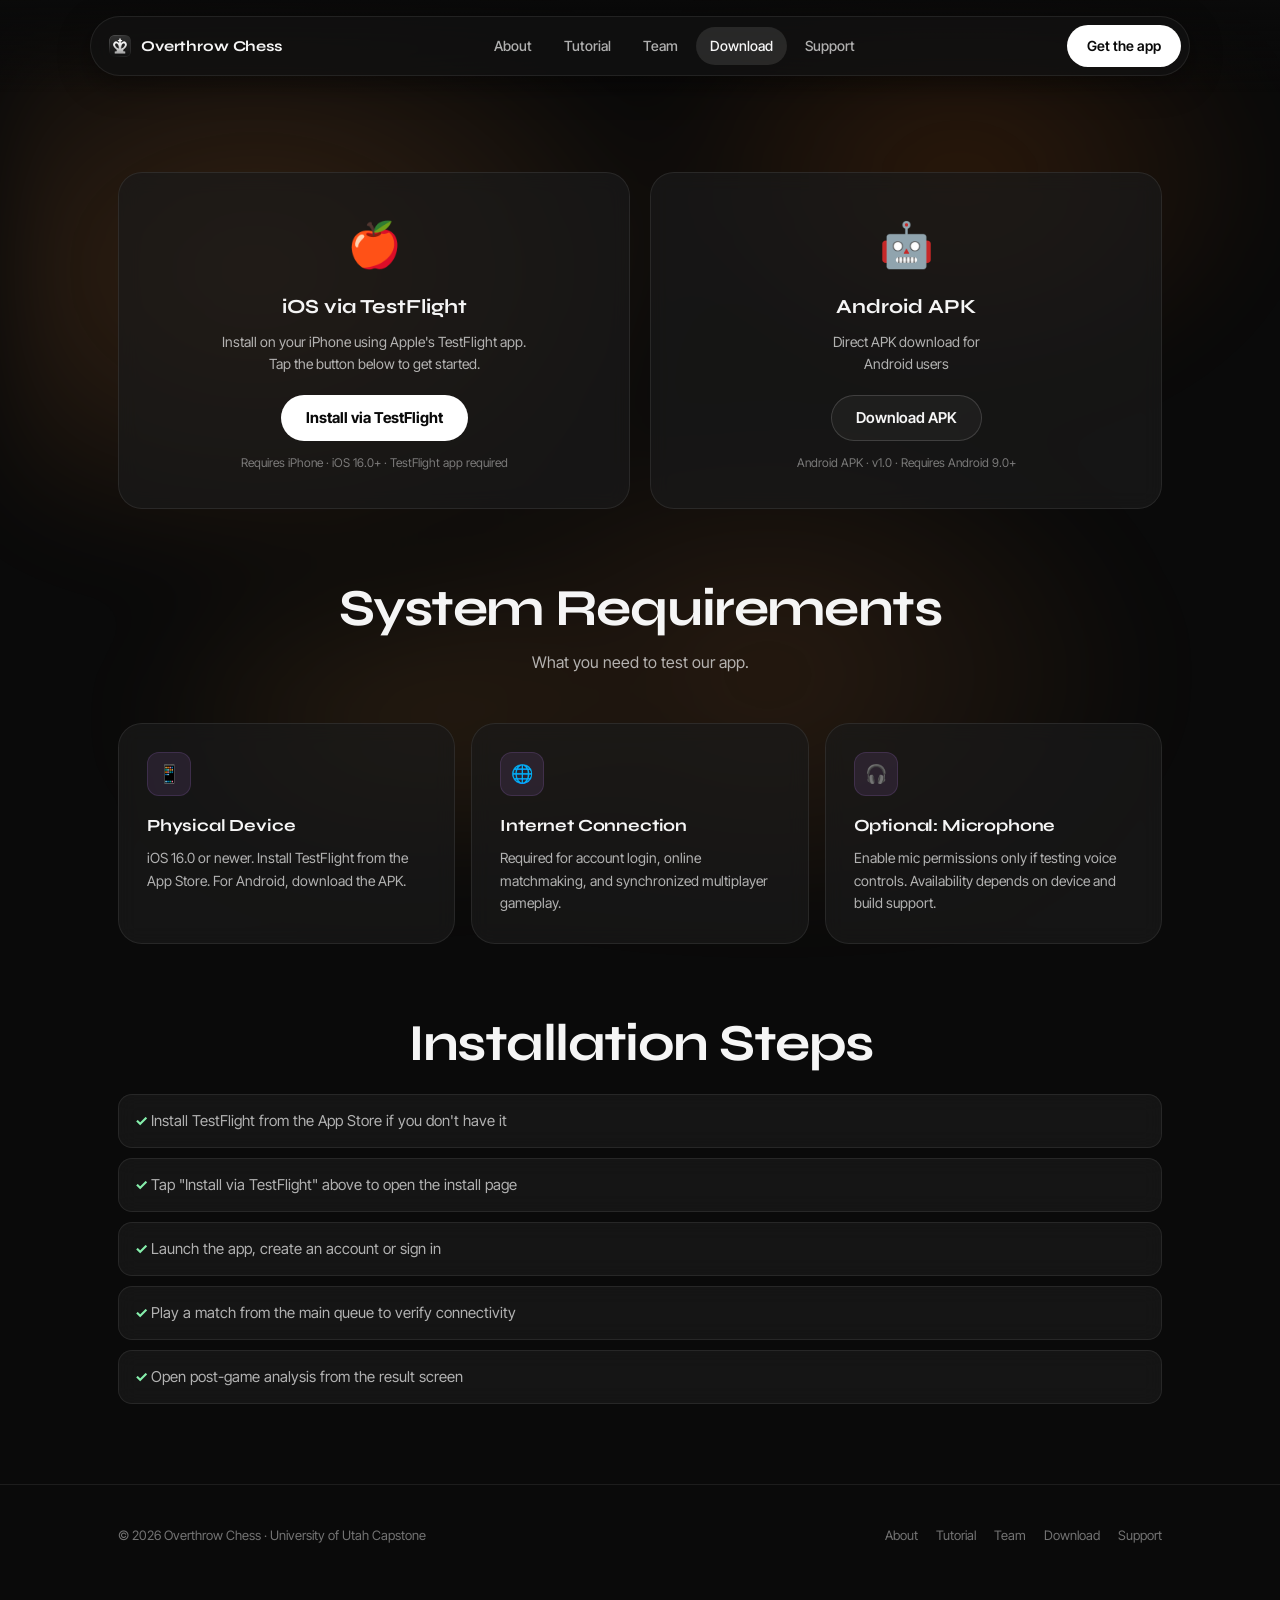
==== commit 328fa340: "add support" ====
--- a/download.html
+++ b/download.html
@@ -11,16 +11,17 @@
 <body>
   <header class="nav">
     <div class="container nav-inner">
-      <a class="brand" href="index.html" aria-label="Overthrow Chess home">
+      <a class="brand" href="/" aria-label="Overthrow Chess home">
         <img src="assets/appicon.png" alt="" width="22" height="22" />
         <span>Overthrow Chess</span>
       </a>
       <button class="nav-toggle" aria-label="Toggle menu" onclick="document.querySelector('.nav-links').classList.toggle('open')">☰</button>
       <nav class="nav-links" aria-label="Main navigation">
-        <a href="index.html">About</a>
-        <a href="tutorial.html">Tutorial</a>
-        <a href="team.html">Team</a>
-        <a class="active" href="download.html">Download</a>
+        <a href="/">About</a>
+        <a href="/tutorial">Tutorial</a>
+        <a href="/team">Team</a>
+        <a class="active" href="/download">Download</a>
+        <a href="/support">Support</a>
       </nav>
       <a class="nav-cta" href="#downloads">Get the app</a>
     </div>
@@ -44,22 +45,6 @@
             <p>Direct APK download for <br>Android users</p>
             <a class="btn" href="../frontend/android-builds/overthrowchess.apk" download>Download APK</a>
             <div class="meta">Android APK · v1.0 · Requires Android 9.0+</div>
-          </article>
-        </div>
-
-        <div class="download-grid" style="margin-top: 20px;">
-          <article class="dl-card">
-            <div class="platform-icon">💻</div>
-            <h3>Source Repository</h3>
-            <p>Browse the full codebase: mobile client, Go backend, infrastructure, and analysis pipeline.</p>
-            <a class="btn" href="https://capstone.cs.utah.edu/overthrowchess/overthrowchess.git" target="_blank" rel="noreferrer">Open GitLab Project</a>
-          </article>
-
-          <article class="dl-card">
-            <div class="platform-icon">📖</div>
-            <h3>Reviewer Quick Start</h3>
-            <p>See the Tutorial page for a full deep-dive runthrough of the app, then the Team page for direct contact info.</p>
-            <a class="btn" href="tutorial.html">Open Tutorial</a>
           </article>
         </div>
 
@@ -104,10 +89,11 @@
     <div class="container footer-inner">
       <div>&copy; 2026 Overthrow Chess · University of Utah Capstone</div>
       <div class="links">
-        <a href="index.html">About</a>
-        <a href="tutorial.html">Tutorial</a>
-        <a href="team.html">Team</a>
-        <a href="download.html">Download</a>
+        <a href="/">About</a>
+        <a href="/tutorial">Tutorial</a>
+        <a href="/team">Team</a>
+        <a href="/download">Download</a>
+        <a href="/support">Support</a>
       </div>
     </div>
   </footer>
--- a/styles.css
+++ b/styles.css
@@ -373,7 +373,6 @@
 
 .diagram-card,
 .feature,
-.shot-card,
 .team-row,
 .dl-card,
 .accordion-item {
@@ -655,32 +654,35 @@
 .screenshot-grid {
   display: grid;
   grid-template-columns: repeat(3, 1fr);
-  gap: 16px;
+  gap: 40px 24px;
+  justify-items: center;
 }
 
 .shot-card {
-  border-radius: var(--radius);
-  padding: 12px;
+  text-align: center;
+  max-width: 350px;
 }
 
 .shot-card img {
-  border-radius: 28px;
   width: 100%;
+  border-radius: 20px;
+  box-shadow: 0 4px 24px rgba(0, 0, 0, 0.4);
+  border: 1px solid var(--border);
 }
 
 .shot-card h3 {
   font-family: var(--font-display);
-  margin: 10px 4px 4px;
-  font-size: 14px;
+  margin: 14px 0 4px;
+  font-size: 15px;
   font-weight: 600;
   color: var(--text);
 }
 
 .shot-card p {
-  margin: 0 4px 4px;
+  margin: 0;
   color: var(--text-faint);
-  font-size: 12px;
-  line-height: 1.45;
+  font-size: 13px;
+  line-height: 1.5;
 }
 
 /* ========================================
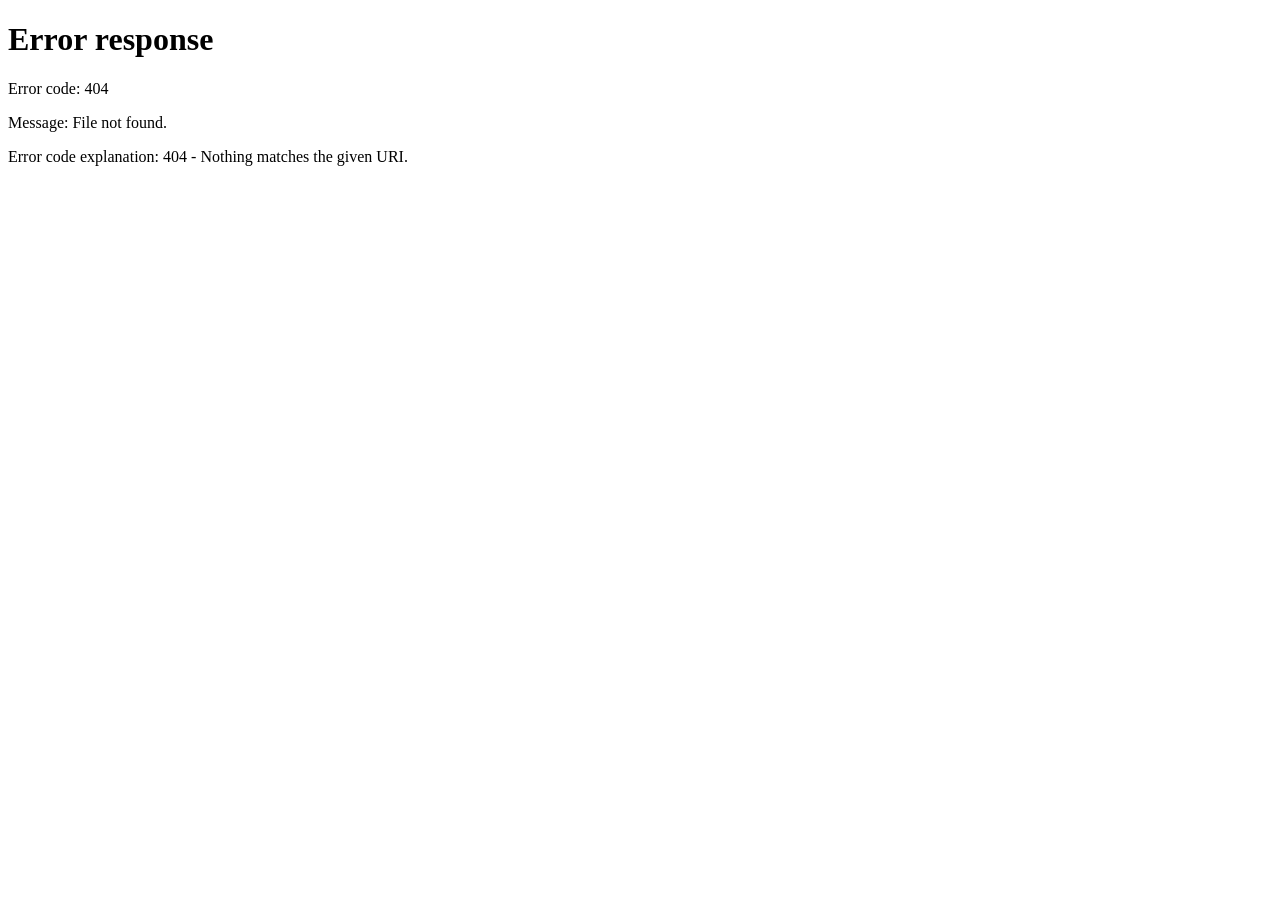
==== commit 5b0b1264: "Turn tutorial into showcase and remove download/install references - Rename tutorial page to Showcas" ====
--- a/download.html
+++ b/download.html
@@ -2,100 +2,11 @@
 <html lang="en">
 <head>
   <meta charset="UTF-8" />
-  <meta name="viewport" content="width=device-width, initial-scale=1.0" />
-  <title>Overthrow Chess: Download</title>
-  <meta name="description" content="Download the Overthrow Chess Android APK and access project resources for Demo Day review." />
-  <link rel="icon" type="image/png" href="assets/appicon.png" />
-  <link rel="stylesheet" href="styles.css?v=5" />
+  <title>Redirecting…</title>
+  <meta http-equiv="refresh" content="0; url=/showcase" />
+  <link rel="canonical" href="/showcase" />
 </head>
 <body>
-  <header class="nav">
-    <div class="container nav-inner">
-      <a class="brand" href="/" aria-label="Overthrow Chess home">
-        <img src="assets/appicon.png" alt="" width="22" height="22" />
-        <span>Overthrow Chess</span>
-      </a>
-      <button class="nav-toggle" aria-label="Toggle menu" onclick="document.querySelector('.nav-links').classList.toggle('open')">☰</button>
-      <nav class="nav-links" aria-label="Main navigation">
-        <a href="/">About</a>
-        <a href="/tutorial">Tutorial</a>
-        <a href="/team">Team</a>
-        <a class="active" href="/download">Download</a>
-        <a href="/support">Support</a>
-      </nav>
-      <a class="nav-cta" href="#downloads">Get the app</a>
-    </div>
-  </header>
-
-  <main>
-    <section id="downloads">
-      <div class="container">
-        <div class="download-grid">
-          <article class="dl-card">
-            <div class="platform-icon">🍎</div>
-            <h3>iOS via TestFlight</h3>
-            <p>Install on your iPhone using Apple's TestFlight app.<br />Tap the button below to get started.</p>
-            <a class="btn primary" href="https://testflight.apple.com/join/pjNajY1R" target="_blank" rel="noreferrer">Install via TestFlight</a>
-            <div class="meta">Requires iPhone · iOS 16.0+ · TestFlight app required</div>
-          </article>
-
-          <article class="dl-card">
-            <div class="platform-icon">🤖</div>
-            <h3>Android APK</h3>
-            <p>Direct APK download for <br>Android users</p>
-            <a class="btn" href="../frontend/android-builds/overthrowchess.apk" download>Download APK</a>
-            <div class="meta">Android APK · v1.0 · Requires Android 9.0+</div>
-          </article>
-        </div>
-
-        <div class="section-head" style="margin-top: 72px;">
-          <h2>System Requirements</h2>
-          <p>What you need to test our app.</p>
-        </div>
-
-        <div class="features">
-          <article class="feature">
-            <div class="icon">📱</div>
-            <h3>Physical Device</h3>
-            <p>iOS 16.0 or newer. Install TestFlight from the App Store. For Android, download the APK.</p>
-          </article>
-          <article class="feature">
-            <div class="icon">🌐</div>
-            <h3>Internet Connection</h3>
-            <p>Required for account login, online matchmaking, and synchronized multiplayer gameplay.</p>
-          </article>
-          <article class="feature">
-            <div class="icon">🎧</div>
-            <h3>Optional: Microphone</h3>
-            <p>Enable mic permissions only if testing voice controls. Availability depends on device and build support.</p>
-          </article>
-        </div>
-
-        <div class="section-head" style="margin-top: 72px; margin-bottom: 24px;">
-          <h2>Installation Steps</h2>
-        </div>
-        <ul class="checklist">
-          <li>Install TestFlight from the App Store if you don't have it</li>
-          <li>Tap "Install via TestFlight" above to open the install page</li>
-          <li>Launch the app, create an account or sign in</li>
-          <li>Play a match from the main queue to verify connectivity</li>
-          <li>Open post-game analysis from the result screen</li>
-        </ul>
-      </div>
-    </section>
-  </main>
-
-  <footer>
-    <div class="container footer-inner">
-      <div>&copy; 2026 Overthrow Chess · University of Utah Capstone</div>
-      <div class="links">
-        <a href="/">About</a>
-        <a href="/tutorial">Tutorial</a>
-        <a href="/team">Team</a>
-        <a href="/download">Download</a>
-        <a href="/support">Support</a>
-      </div>
-    </div>
-  </footer>
+  <p>This page has moved to <a href="/showcase">/showcase</a>.</p>
 </body>
 </html>
